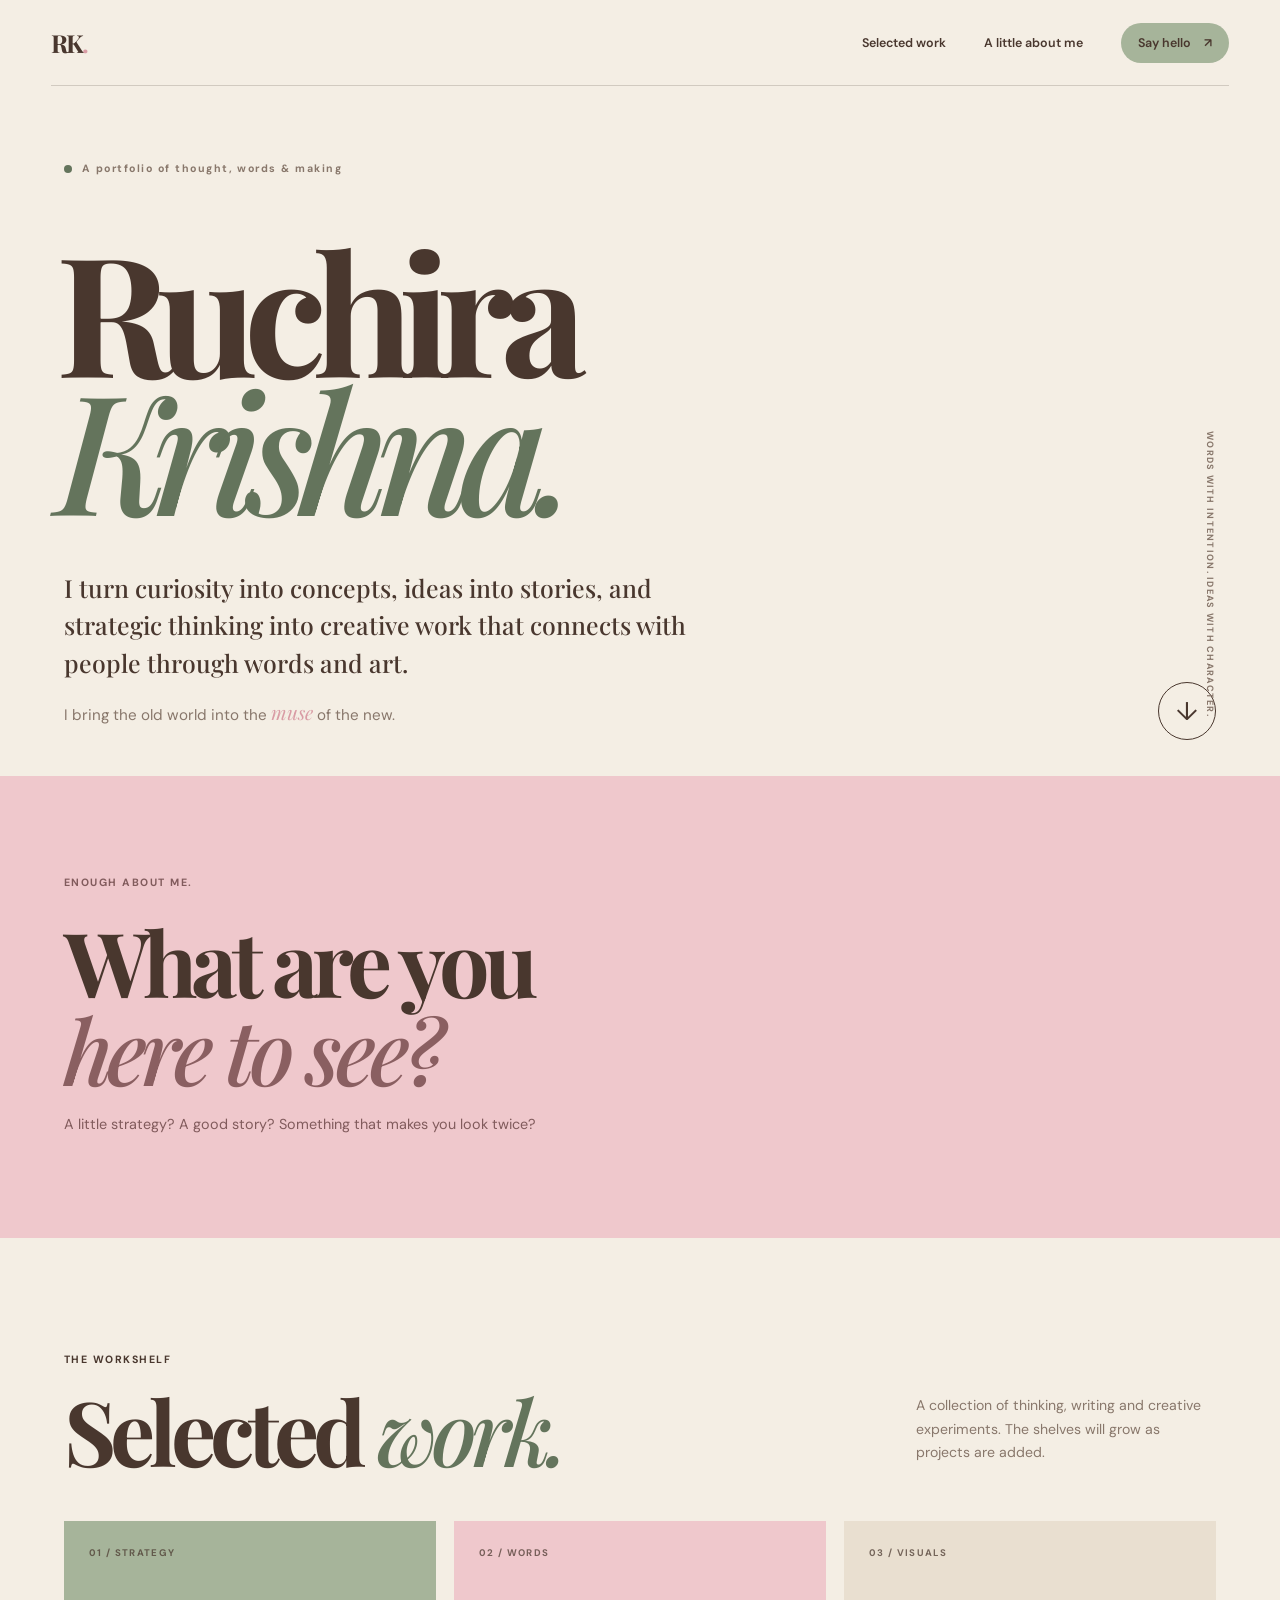
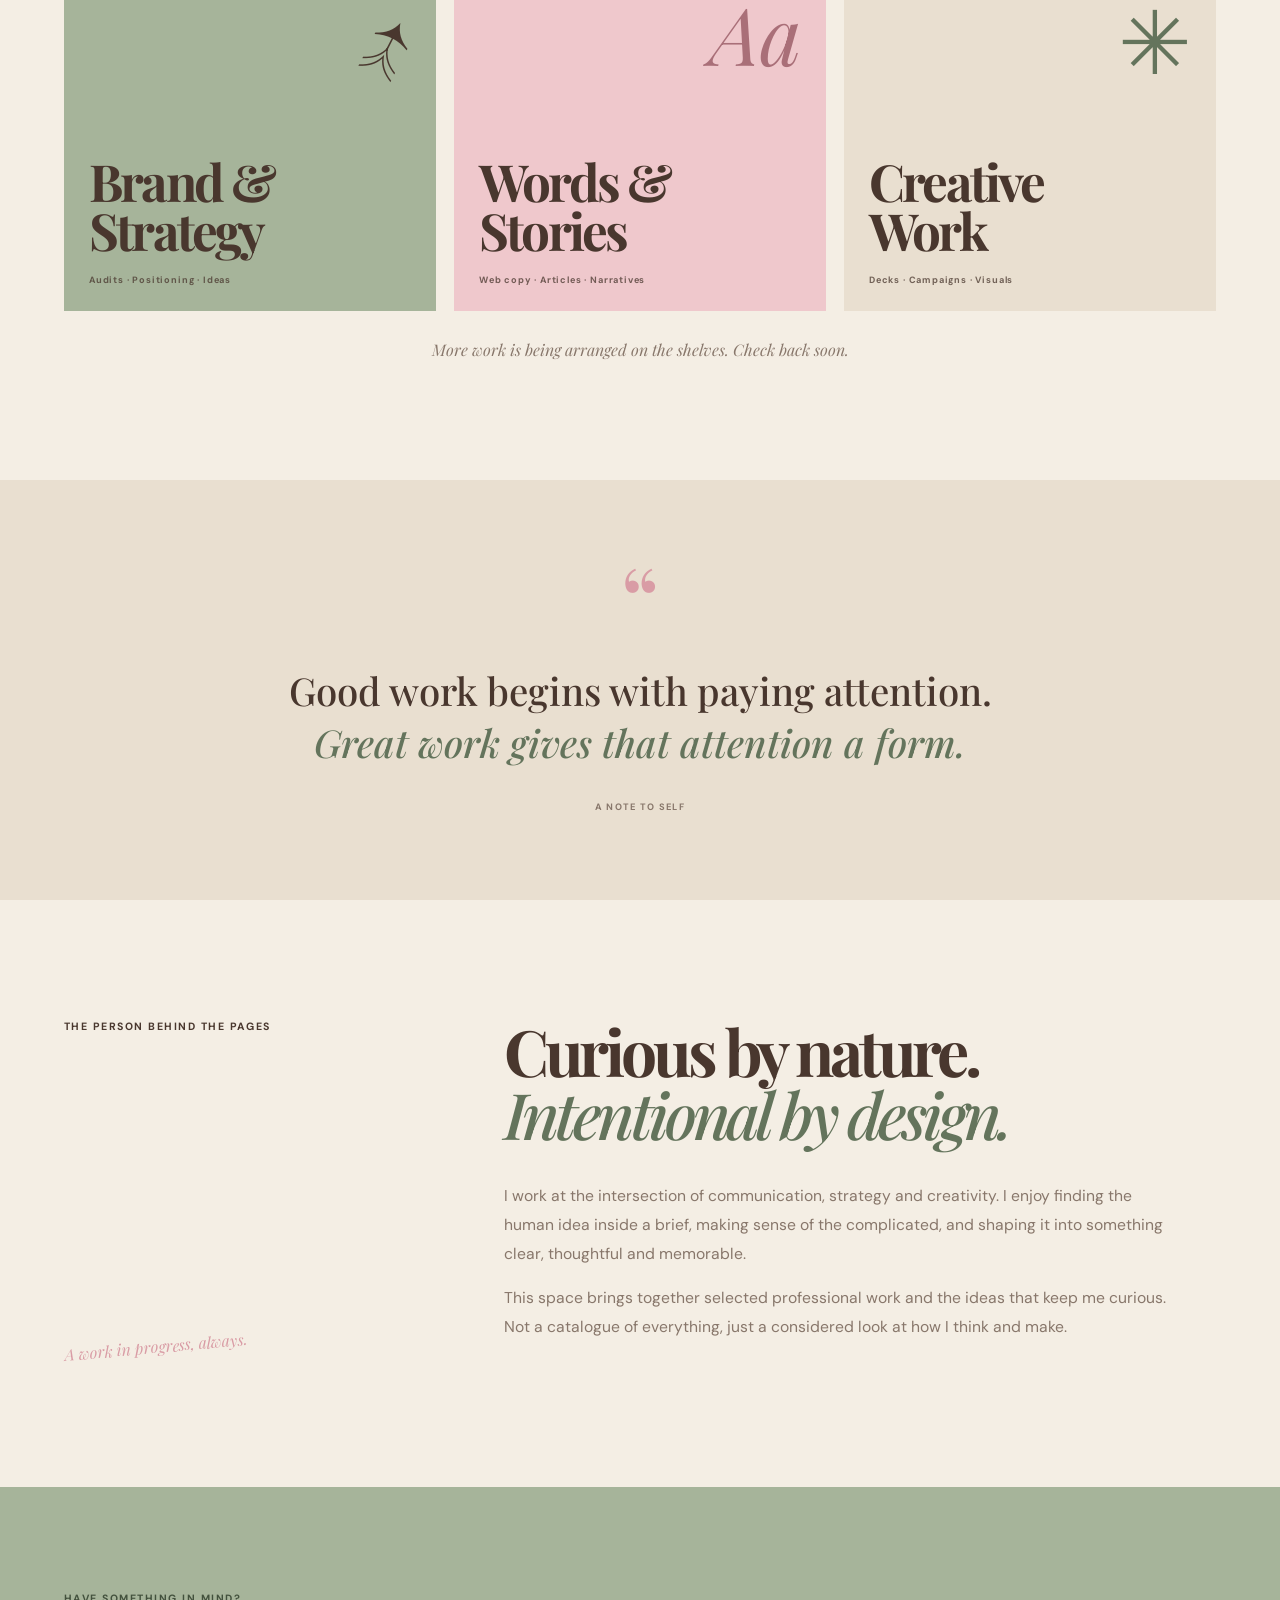
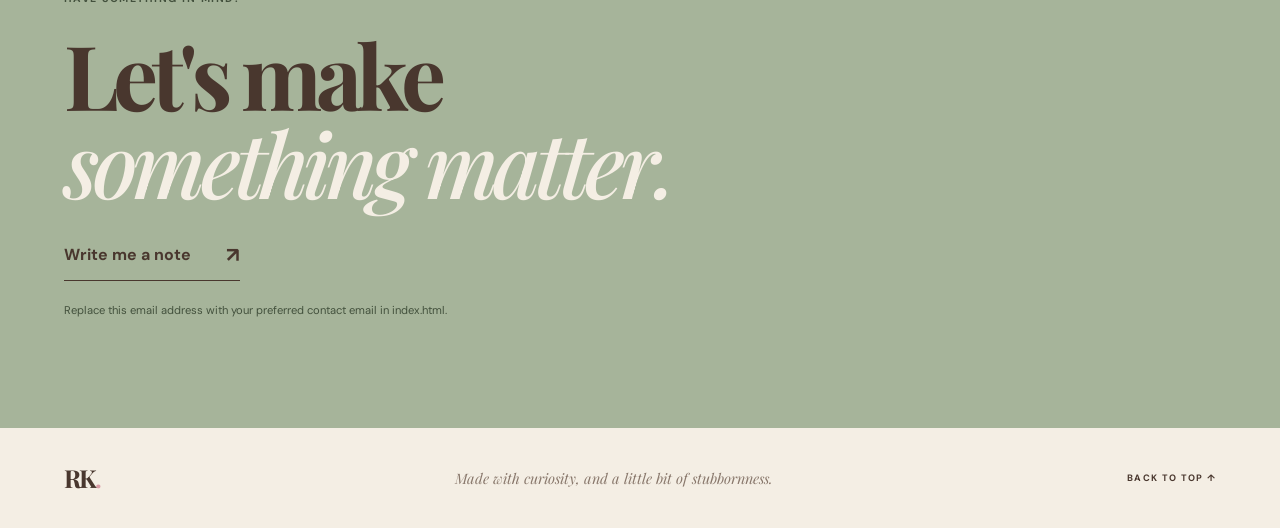
==== index.html @ 3ef071cb "Add files via upload" ====
<!doctype html>
<html lang="en">
<head>
  <meta charset="utf-8">
  <meta name="viewport" content="width=device-width, initial-scale=1">
  <meta name="description" content="Ruchira Krishna — curiosity into concepts, ideas into stories, and strategic thinking into creative work.">
  <meta name="theme-color" content="#f4eee4">
  <title>Ruchira Krishna — Words, Ideas & Art</title>
  <link rel="preconnect" href="https://fonts.googleapis.com">
  <link rel="preconnect" href="https://fonts.gstatic.com" crossorigin>
  <link href="https://fonts.googleapis.com/css2?family=DM+Sans:wght@400;500;600;700&family=Playfair+Display:wght@500;600;700;800&display=swap" rel="stylesheet">
  <link rel="stylesheet" href="style.css">
</head>
<body>
  <header class="site-header">
    <a class="wordmark" href="#home" aria-label="Ruchira Krishna home">RK<span>.</span></a>
    <button class="menu-toggle" aria-label="Toggle navigation" aria-expanded="false">☰</button>
    <nav class="nav" aria-label="Main navigation">
      <a href="#work">Selected work</a>
      <a href="#about">A little about me</a>
      <a href="#contact" class="nav-contact">Say hello <span>↗</span></a>
    </nav>
  </header>

  <main>
    <section class="hero section-wrap" id="home">
      <div class="hero-kicker"><span class="kicker-dot"></span> A portfolio of thought, words & making</div>
      <h1>Ruchira<br><em>Krishna.</em></h1>
      <div class="hero-bottom">
        <div class="hero-copy">
          <p class="tease">I turn curiosity into concepts, ideas into stories, and strategic thinking into creative work that connects with people through words and art.</p>
          <p class="old-new">I bring the old world into the <span>muse</span> of the new.</p>
        </div>
        <a class="round-link" href="#work" aria-label="Explore selected work"><span>↓</span></a>
      </div>
      <div class="hero-note">WORDS WITH INTENTION. IDEAS WITH CHARACTER.</div>
    </section>

    <section class="question-band">
      <div class="section-wrap question-inner">
        <p class="eyebrow">ENOUGH ABOUT ME.</p>
        <h2>What are you<br><em>here to see?</em></h2>
        <p class="question-note">A little strategy? A good story? Something that makes you look twice?</p>
      </div>
    </section>

    <section class="work section-wrap" id="work">
      <div class="section-heading">
        <div><p class="eyebrow">THE WORKSHELF</p><h2>Selected <em>work.</em></h2></div>
        <p class="section-intro">A collection of thinking, writing and creative experiments. The shelves will grow as projects are added.</p>
      </div>
      <div class="work-grid">
        <a class="work-card card-sage" href="assets/documents/" target="_blank" rel="noopener">
          <span class="card-number">01 / STRATEGY</span>
          <span class="card-art art-strategy">↗</span>
          <span class="card-title">Brand &<br>Strategy</span>
          <span class="card-foot">Audits · Positioning · Ideas</span>
        </a>
        <a class="work-card card-pink" href="assets/documents/" target="_blank" rel="noopener">
          <span class="card-number">02 / WORDS</span>
          <span class="card-art art-words">Aa</span>
          <span class="card-title">Words &<br>Stories</span>
          <span class="card-foot">Web copy · Articles · Narratives</span>
        </a>
        <a class="work-card card-cream" href="assets/images/" target="_blank" rel="noopener">
          <span class="card-number">03 / VISUALS</span>
          <span class="card-art art-visual">✳</span>
          <span class="card-title">Creative<br>Work</span>
          <span class="card-foot">Decks · Campaigns · Visuals</span>
        </a>
      </div>
      <p class="shelf-note">More work is being arranged on the shelves. Check back soon.</p>
    </section>

    <section class="interlude">
      <div class="section-wrap interlude-inner">
        <span class="interlude-mark">“</span>
        <p>Good work begins with paying attention.<br><em>Great work gives that attention a form.</em></p>
        <span class="interlude-credit">A NOTE TO SELF</span>
      </div>
    </section>

    <section class="about section-wrap" id="about">
      <div class="about-label"><p class="eyebrow">THE PERSON BEHIND THE PAGES</p><span class="about-scribble">A work in progress, always.</span></div>
      <div class="about-content">
        <h2>Curious by nature.<br><em>Intentional by design.</em></h2>
        <p>I work at the intersection of communication, strategy and creativity. I enjoy finding the human idea inside a brief, making sense of the complicated, and shaping it into something clear, thoughtful and memorable.</p>
        <p>This space brings together selected professional work and the ideas that keep me curious. Not a catalogue of everything, just a considered look at how I think and make.</p>
      </div>
    </section>

    <section class="contact" id="contact">
      <div class="section-wrap contact-inner">
        <p class="eyebrow">HAVE SOMETHING IN MIND?</p>
        <h2>Let's make<br><em>something matter.</em></h2>
        <a class="contact-link" href="mailto:hello@example.com">Write me a note <span>↗</span></a>
        <p class="contact-small">Replace this email address with your preferred contact email in index.html.</p>
      </div>
    </section>
  </main>

  <footer class="footer section-wrap">
    <a class="wordmark" href="#home">RK<span>.</span></a>
    <p>Made with curiosity, and a little bit of stubbornness.</p>
    <a href="#home" class="back-top">BACK TO TOP ↑</a>
  </footer>
  <script src="script.js"></script>
</body>
</html>
---- style.css ----
:root {
  --paper: #f4eee4;
  --paper-deep: #e9dfd0;
  --pink: #efc8cc;
  --pink-deep: #d99ca5;
  --sage: #a6b49a;
  --sage-deep: #64745c;
  --ink: #49372e;
  --muted: #88776b;
  --line: rgba(73,55,46,.2);
  --serif: "Playfair Display", Georgia, serif;
  --sans: "DM Sans", Arial, sans-serif;
}
* { box-sizing: border-box; }
html { scroll-behavior: smooth; }
body { margin: 0; background: var(--paper); color: var(--ink); font-family: var(--sans); }
a { color: inherit; text-decoration: none; }
.section-wrap { width: min(1160px, calc(100% - 10vw)); margin-inline: auto; }
.site-header { height: 86px; display:flex; align-items:center; justify-content:space-between; width:min(1320px, calc(100% - 8vw)); margin:auto; border-bottom:1px solid var(--line); }
.wordmark { font: 700 1.55rem var(--serif); letter-spacing:-.08em; }
.wordmark span { color:var(--pink-deep); }
.nav { display:flex; align-items:center; gap:38px; font-size:.78rem; font-weight:600; }
.nav a { transition:opacity .2s ease; }
.nav a:hover { opacity:.55; }
.nav-contact { background:var(--sage); padding:12px 17px; border-radius:30px; }
.nav-contact span { margin-left:10px; }
.menu-toggle { display:none; border:0; background:none; color:var(--ink); font-size:1.4rem; }
.hero { min-height:690px; padding-top:76px; padding-bottom:36px; position:relative; display:flex; flex-direction:column; }
.hero-kicker,.eyebrow,.hero-note,.card-number,.card-foot,.interlude-credit,.back-top { font-size:.66rem; font-weight:700; letter-spacing:.14em; }
.hero-kicker { display:flex; align-items:center; gap:10px; color:var(--muted); }
.kicker-dot { width:8px; height:8px; border-radius:50%; background:var(--sage-deep); display:inline-block; }
h1,h2,p { margin-top:0; }
.hero h1 { font:700 clamp(5.5rem, 13vw, 11.8rem)/.83 var(--serif); letter-spacing:-.085em; margin:65px 0 52px -8px; }
h1 em,h2 em { font-weight:500; color:var(--sage-deep); }
.hero-bottom { display:flex; align-items:flex-end; justify-content:space-between; gap:40px; margin-top:auto; }
.hero-copy { max-width:680px; }
.tease { font:500 clamp(1.1rem, 2vw, 1.55rem)/1.5 var(--serif); max-width:690px; margin-bottom:18px; }
.old-new { font-size:.95rem; color:var(--muted); }
.old-new span { color:var(--pink-deep); font-family:var(--serif); font-style:italic; font-size:1.2rem; }
.round-link { width:58px; height:58px; border:1px solid var(--ink); border-radius:50%; display:grid; place-items:center; font-size:1.6rem; flex:none; transition:all .25s; }
.round-link:hover { background:var(--ink); color:var(--paper); transform:translateY(4px); }
.hero-note { position:absolute; right:0; top:50%; writing-mode:vertical-rl; color:var(--muted); font-size:.57rem; }
.question-band { background:var(--pink); padding:100px 0 105px; }
.question-inner { position:relative; }
.question-band .eyebrow { color:#815b5c; }
.question-band h2,.section-heading h2,.about h2,.contact h2 { font:700 clamp(3.2rem, 7vw, 6.3rem)/.98 var(--serif); letter-spacing:-.065em; margin:28px 0 22px; }
.question-band h2 em { color:#8a5f61; }
.question-note { color:#815b5c; font-size:.9rem; margin:0; }
.work { padding-top:115px; padding-bottom:120px; }
.section-heading { display:flex; justify-content:space-between; align-items:flex-end; gap:50px; margin-bottom:48px; }
.section-heading h2 { margin:20px 0 0; }
.section-intro { max-width:300px; color:var(--muted); font-size:.88rem; line-height:1.7; margin-bottom:8px; }
.work-grid { display:grid; grid-template-columns:repeat(3,1fr); gap:18px; }
.work-card { min-height:390px; padding:25px; display:flex; flex-direction:column; position:relative; overflow:hidden; transition:transform .25s; }
.work-card:hover { transform:translateY(-7px); }
.card-sage { background:var(--sage); }
.card-pink { background:var(--pink); }
.card-cream { background:var(--paper-deep); }
.card-number { font-size:.6rem; opacity:.72; }
.card-art { position:absolute; right:24px; top:58px; font-family:var(--serif); }
.art-strategy { font-size:6rem; transform:rotate(-18deg); }
.art-words { font-size:5rem; font-style:italic; color:#a96f78; }
.art-visual { font-size:5.5rem; color:var(--sage-deep); }
.card-title { font:700 clamp(2.3rem,4vw,3.5rem)/.95 var(--serif); letter-spacing:-.055em; margin-top:auto; }
.card-foot { margin-top:20px; font-size:.57rem; letter-spacing:.09em; opacity:.75; }
.shelf-note { text-align:center; margin:28px 0 0; color:var(--muted); font:italic 1rem var(--serif); }
.interlude { background:#e9dfd0; padding:85px 0; }
.interlude-inner { text-align:center; }
.interlude-mark { font:6rem/.7 var(--serif); color:var(--pink-deep); }
.interlude-inner p { font:500 clamp(1.5rem,3vw,2.6rem)/1.35 var(--serif); margin:22px 0 25px; }
.interlude-inner p em { color:var(--sage-deep); }
.interlude-credit { color:var(--muted); font-size:.58rem; }
.about { padding-top:120px; padding-bottom:130px; display:grid; grid-template-columns:.8fr 1.5fr; gap:60px; }
.about-label { display:flex; flex-direction:column; justify-content:space-between; align-items:flex-start; }
.about-scribble { font:italic 1rem var(--serif); color:var(--pink-deep); transform:rotate(-5deg); }
.about h2 { font-size:clamp(2.8rem,5vw,4.8rem); margin:0 0 35px; }
.about-content p { max-width:680px; color:var(--muted); font-size:.98rem; line-height:1.85; }
.contact { background:var(--sage); padding:105px 0 100px; }
.contact .eyebrow { color:#43513d; }
.contact h2 { margin:25px 0 35px; }
.contact h2 em { color:#f4eee4; }
.contact-link { display:inline-flex; align-items:center; gap:35px; border-bottom:1px solid var(--ink); padding:0 0 12px; font-weight:700; }
.contact-link span { font-size:1.3rem; }
.contact-small { margin-top:22px; font-size:.7rem; color:#43513d; }
.footer { min-height:100px; display:flex; align-items:center; justify-content:space-between; gap:20px; }
.footer p { color:var(--muted); font:italic .9rem var(--serif); margin:0; }
.back-top { font-size:.58rem; }
@media (max-width:700px) {
  .site-header { height:72px; }
  .menu-toggle { display:block; }
  .nav { display:none; position:absolute; z-index:5; top:72px; left:0; right:0; padding:22px 7vw; background:var(--paper); border-bottom:1px solid var(--line); flex-direction:column; align-items:flex-start; gap:22px; }
  .nav.open { display:flex; }
  .hero { min-height:650px; padding-top:60px; }
  .hero h1 { margin-top:78px; font-size:clamp(5rem,21vw,8rem); }
  .hero-note { display:none; }
  .hero-bottom { align-items:flex-start; }
  .round-link { width:48px; height:48px; }
  .question-band { padding:75px 0; }
  .section-heading { display:block; }
  .section-intro { margin-top:25px; }
  .work { padding:80px 0; }
  .work-grid { grid-template-columns:1fr; }
  .work-card { min-height:330px; }
  .about { padding:85px 0; grid-template-columns:1fr; gap:35px; }
  .about-label { gap:25px; }
  .contact { padding:80px 0; }
  .footer { padding-top:25px; padding-bottom:25px; flex-wrap:wrap; }
  .footer p { order:3; width:100%; }
}
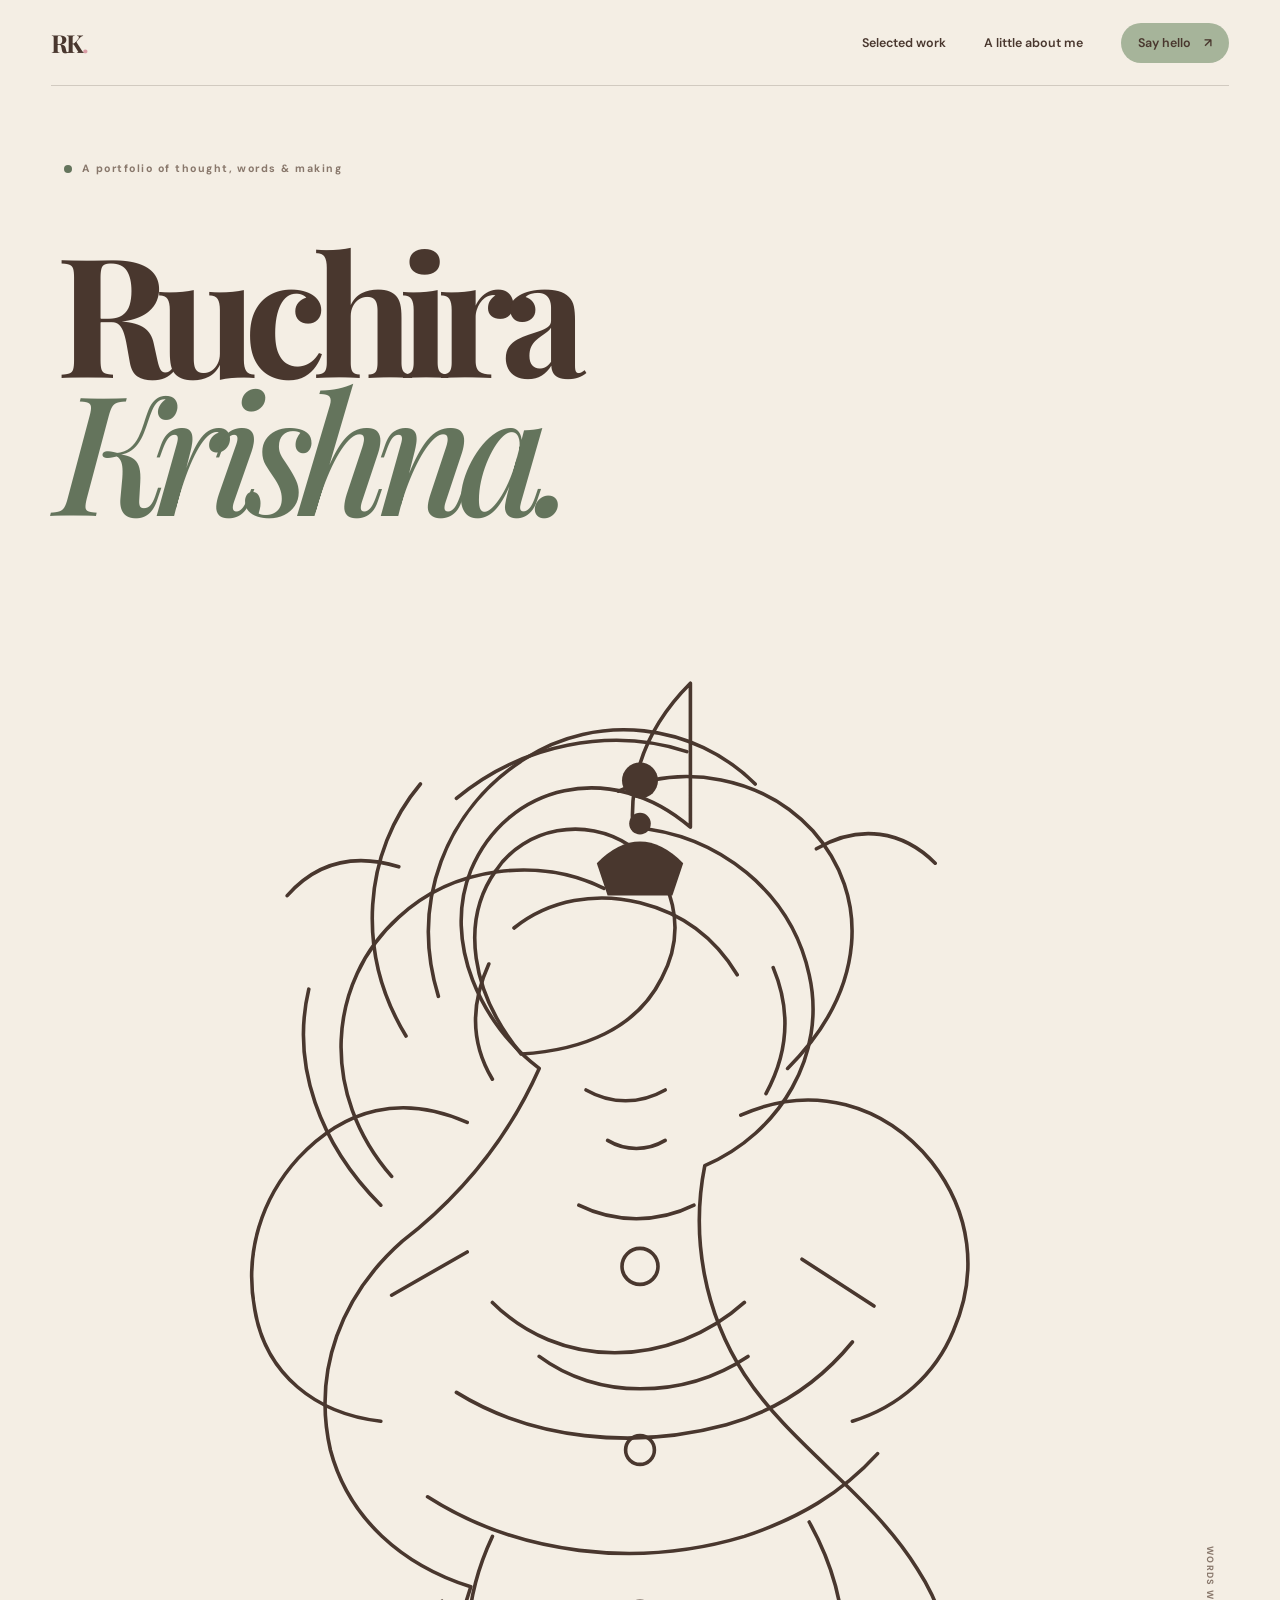
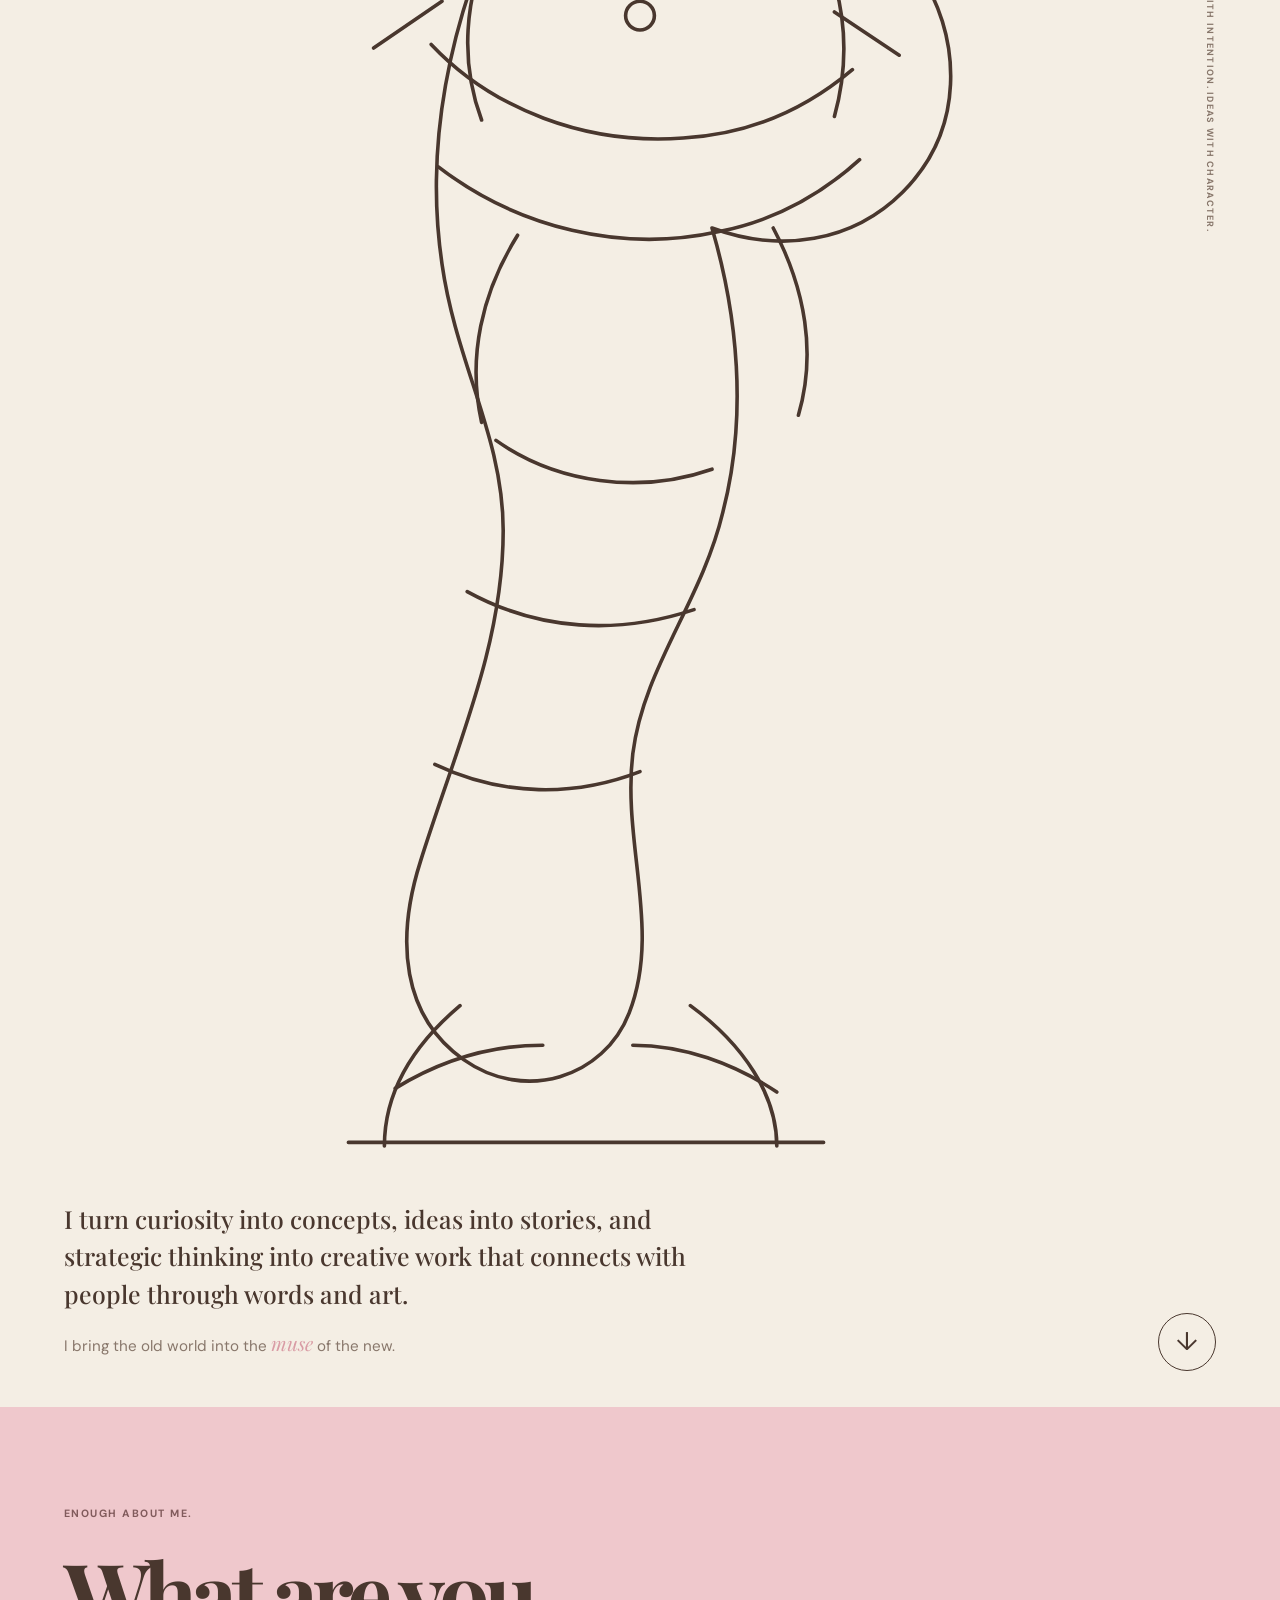
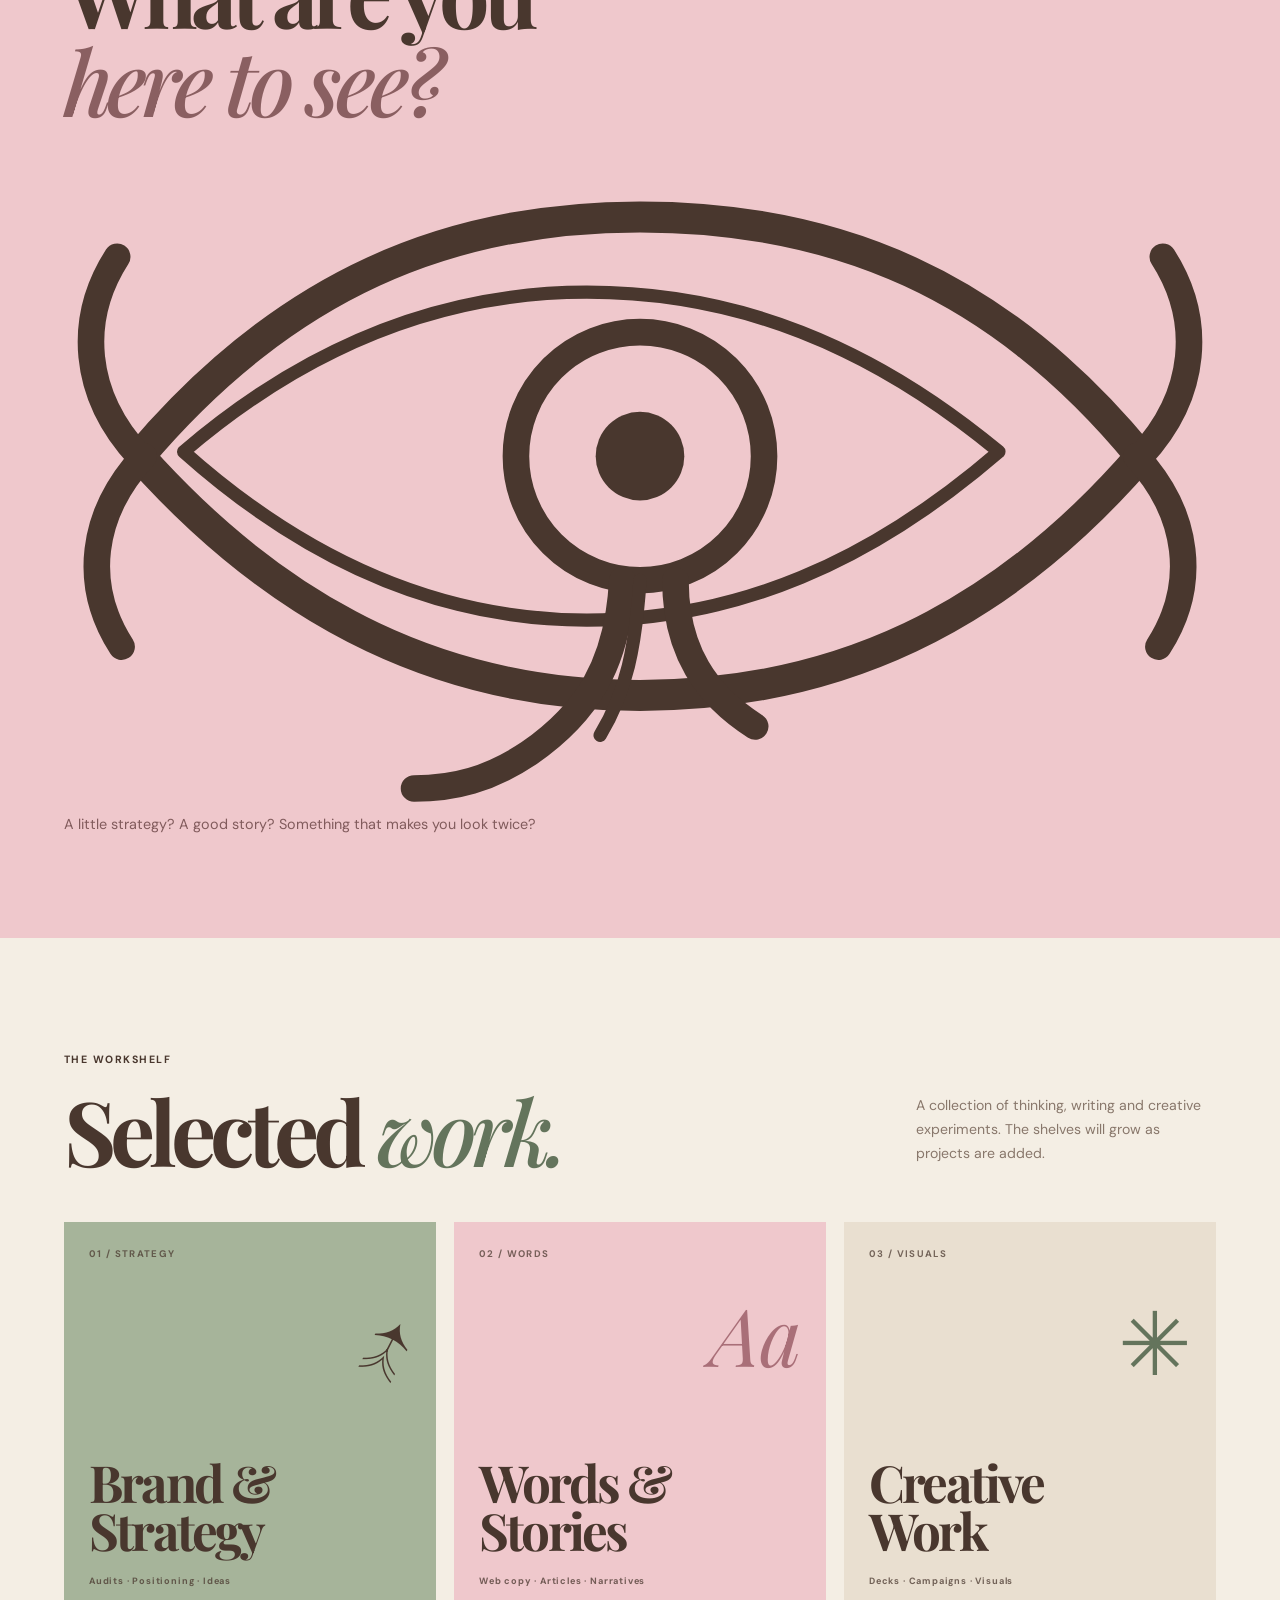
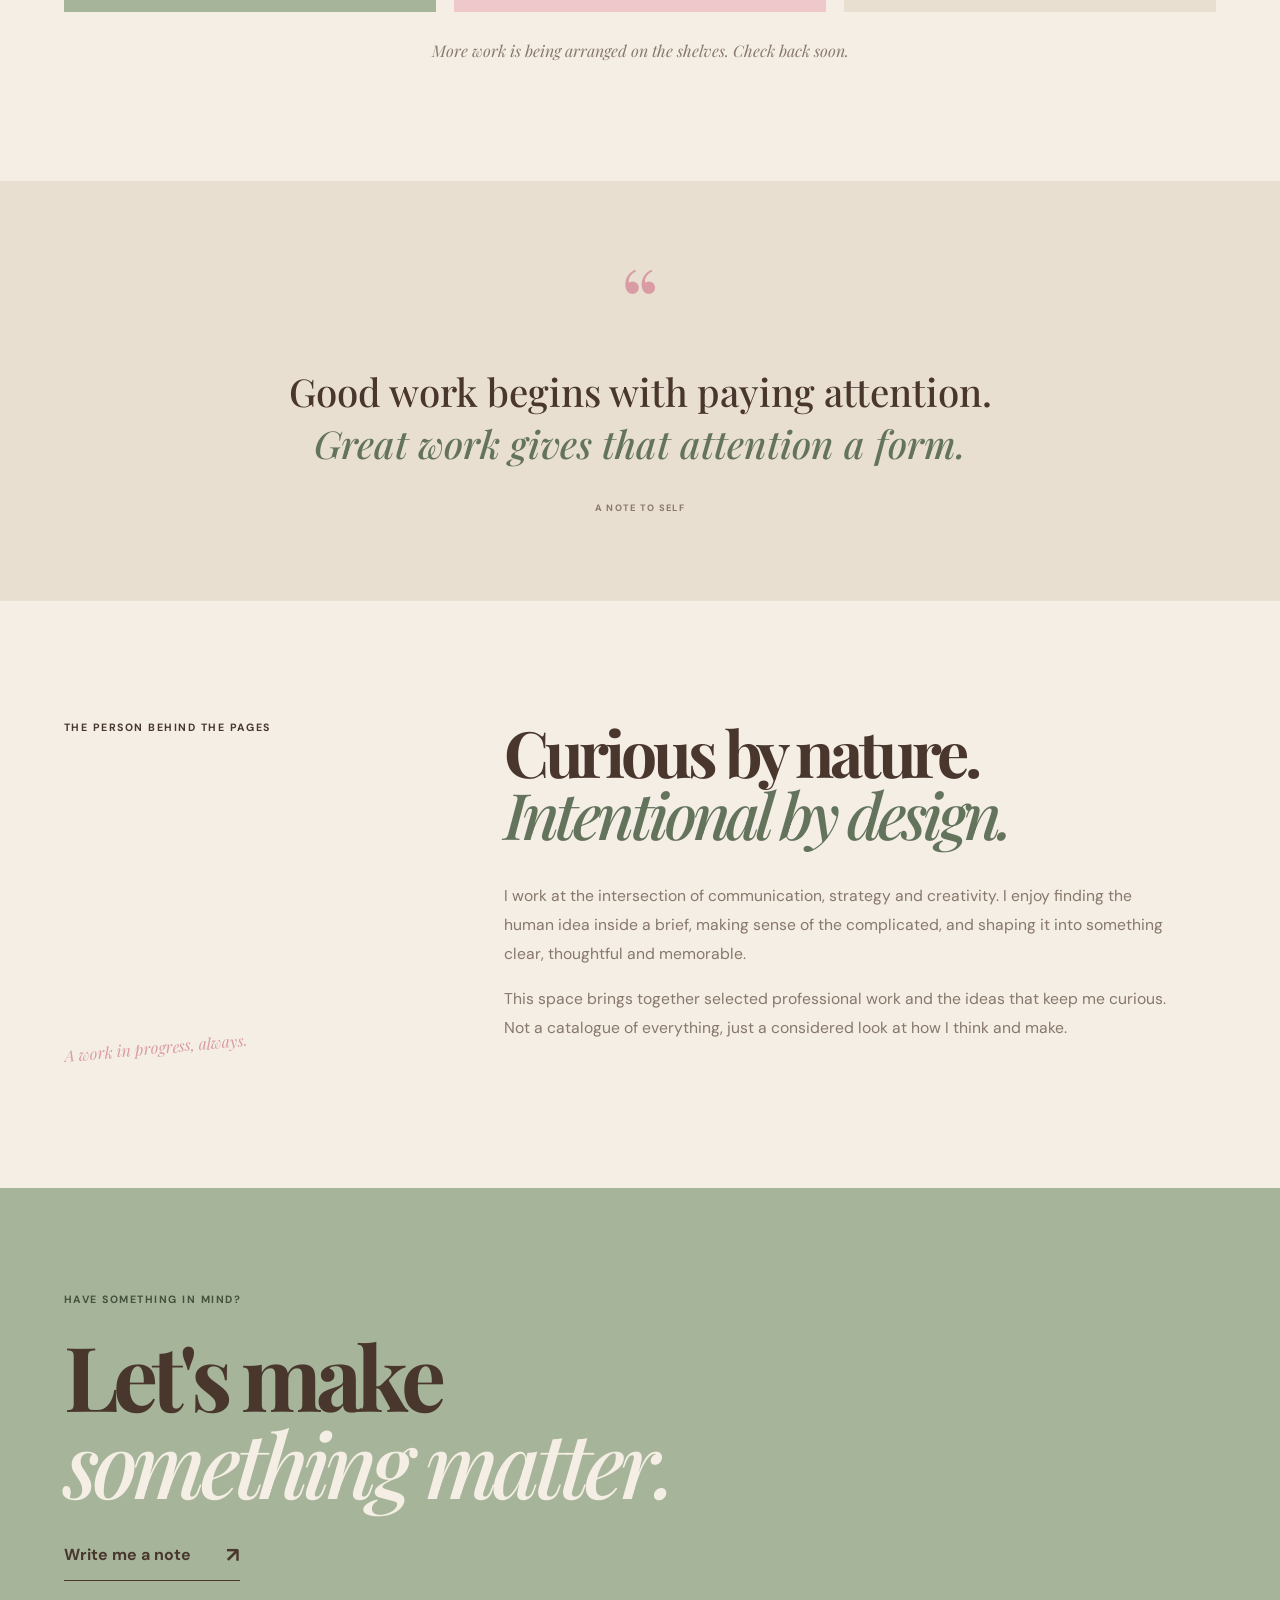
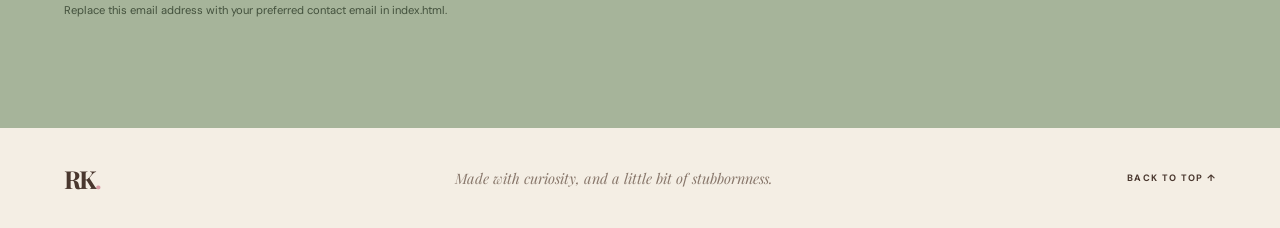
==== commit fc0b7e42: "Add temple sculpture and Eye of Horus motifs" ====
--- a/index.html
+++ b/index.html
@@ -26,6 +26,32 @@
     <section class="hero section-wrap" id="home">
       <div class="hero-kicker"><span class="kicker-dot"></span> A portfolio of thought, words & making</div>
       <h1>Ruchira<br><em>Krishna.</em></h1>
+      <svg class="khajuraho-motif" viewBox="0 0 320 620" aria-hidden="true" focusable="false">
+        <g fill="none" stroke="currentColor" stroke-linecap="round" stroke-linejoin="round">
+          <path class="sculpture-body" d="M174 72c-22-19-51-12-61 12-8 20 3 43 19 55-8 18-20 34-38 48-17 15-25 36-20 58 5 19 20 32 39 38-8 24-12 50-8 77 4 28 17 48 17 74 0 32-13 60-23 92-7 22-5 43 12 55 17 12 39 5 46-13 9-23-2-47 1-72 3-24 19-42 25-67 7-27 4-55-3-79 19 7 39 4 53-10 17-17 17-42 4-62-13-21-35-34-48-54-11-17-15-38-11-58 21-9 34-31 29-53-5-23-25-39-49-41-1-16 5-29 16-40z"/>
+          <path d="M127 135c-14-17-17-37-7-51 8-12 25-15 37-7 13 8 16 24 9 37-7 14-22 20-39 21z"/>
+          <path d="M112 154c-18-8-34-4-47 10-10 11-15 26-12 42 3 18 17 29 35 31M188 152c20-9 40-3 53 13 11 14 13 31 6 47-5 12-15 21-28 25"/>
+          <path d="M109 229c21 13 49 16 75 9 14-4 26-12 35-23M101 258c25 16 58 20 88 11 15-5 27-12 37-23"/>
+          <path d="M102 299c17 18 43 28 70 26 18-1 34-8 47-19M104 333c22 17 51 24 78 18 15-3 28-10 39-20"/>
+          <path d="M120 409c17 12 40 15 60 8M112 451c20 11 42 12 63 5M103 499c19 9 39 9 57 2"/>
+          <path d="M91 169c-20-23-18-54 2-72 15-14 39-17 57-8M88 177c-17-17-25-39-20-60M201 139c22-22 23-48 7-66-14-15-36-19-54-11"/>
+          <path d="M104 119c-8-26 2-52 24-66 20-13 47-10 64 7M95 130c-14-23-12-51 4-70"/>
+          <path d="M145 145c7 4 15 4 22 0M151 159c5 3 11 3 16 0M143 177c10 5 22 5 32 0"/>
+          <path d="M119 204c9 9 21 14 34 14 13 0 26-5 36-14M132 219c8 6 18 9 28 9 11 0 21-3 30-9"/>
+          <path d="M119 269c-8 17-9 35-3 51M207 265c10 18 12 36 7 54"/>
+          <path d="M126 352c-10 16-14 34-10 52M197 350c9 17 12 35 7 52"/>
+          <path d="M110 566c-13 11-21 24-21 39M174 566c15 11 24 25 24 39"/>
+          <path d="M79 604h132M92 589c13-8 27-12 41-12M158 577c14 0 28 5 40 13"/>
+          <path d="M93 83c-13-4-23-1-31 8M209 78c12-7 24-5 33 4M109 64c18-15 43-20 64-13"/>
+          <path d="M112 190l-21 12m114-10 20 13M105 287l-19 13m128-10 18 12"/>
+          <circle cx="160" cy="194" r="5"/><circle cx="160" cy="245" r="4"/><circle cx="160" cy="291" r="4"/>
+          <path d="M125 100c10-8 23-10 35-7 12 3 21 10 27 20M118 110c-5 11-5 22 1 32M197 111c5 12 4 24-2 35"/>
+        </g>
+        <g fill="currentColor">
+          <circle cx="160" cy="59" r="5"/><circle cx="160" cy="71" r="3"/>
+          <path d="M148 82q12-12 24 0l-3 9h-18z"/>
+        </g>
+      </svg>
       <div class="hero-bottom">
         <div class="hero-copy">
           <p class="tease">I turn curiosity into concepts, ideas into stories, and strategic thinking into creative work that connects with people through words and art.</p>
@@ -40,6 +66,17 @@
       <div class="section-wrap question-inner">
         <p class="eyebrow">ENOUGH ABOUT ME.</p>
         <h2>What are you<br><em>here to see?</em></h2>
+        <svg class="eye-of-horus" viewBox="0 0 260 150" aria-hidden="true" focusable="false">
+          <g fill="none" stroke="currentColor" stroke-linecap="round" stroke-linejoin="round">
+            <path d="M17 70c33-39 70-54 113-54 44 0 81 15 113 54-32 37-69 54-113 54-43 0-80-17-113-54z" stroke-width="7"/>
+            <path d="M27 69c28-24 58-36 91-36 34 0 64 12 93 36-29 25-59 38-93 38-33 0-63-13-91-38z" stroke-width="3"/>
+            <circle cx="130" cy="70" r="28" stroke-width="6"/>
+            <circle cx="130" cy="70" r="10" fill="currentColor" stroke="none"/>
+            <path d="M17 70C4 56 3 39 12 25M18 70C6 83 4 99 13 113M243 70c13-14 14-31 5-45M242 70c12 13 14 29 5 43" stroke-width="6"/>
+            <path d="M126 98c-1 19-8 30-21 39-9 6-17 8-26 8M138 98c0 16 7 26 18 33" stroke-width="6"/>
+            <path d="M130 98c-1 15-3 25-9 35" stroke-width="3"/>
+          </g>
+        </svg>
         <p class="question-note">A little strategy? A good story? Something that makes you look twice?</p>
       </div>
     </section>
@@ -62,7 +99,7 @@
           <span class="card-title">Words &<br>Stories</span>
           <span class="card-foot">Web copy · Articles · Narratives</span>
         </a>
-        <a class="work-card card-cream" href="assets/images/" target="_blank" rel="noopener">
+        <a class="work-card card-cream" href="galleries/creative-works.html">
           <span class="card-number">03 / VISUALS</span>
           <span class="card-art art-visual">✳</span>
           <span class="card-title">Creative<br>Work</span>
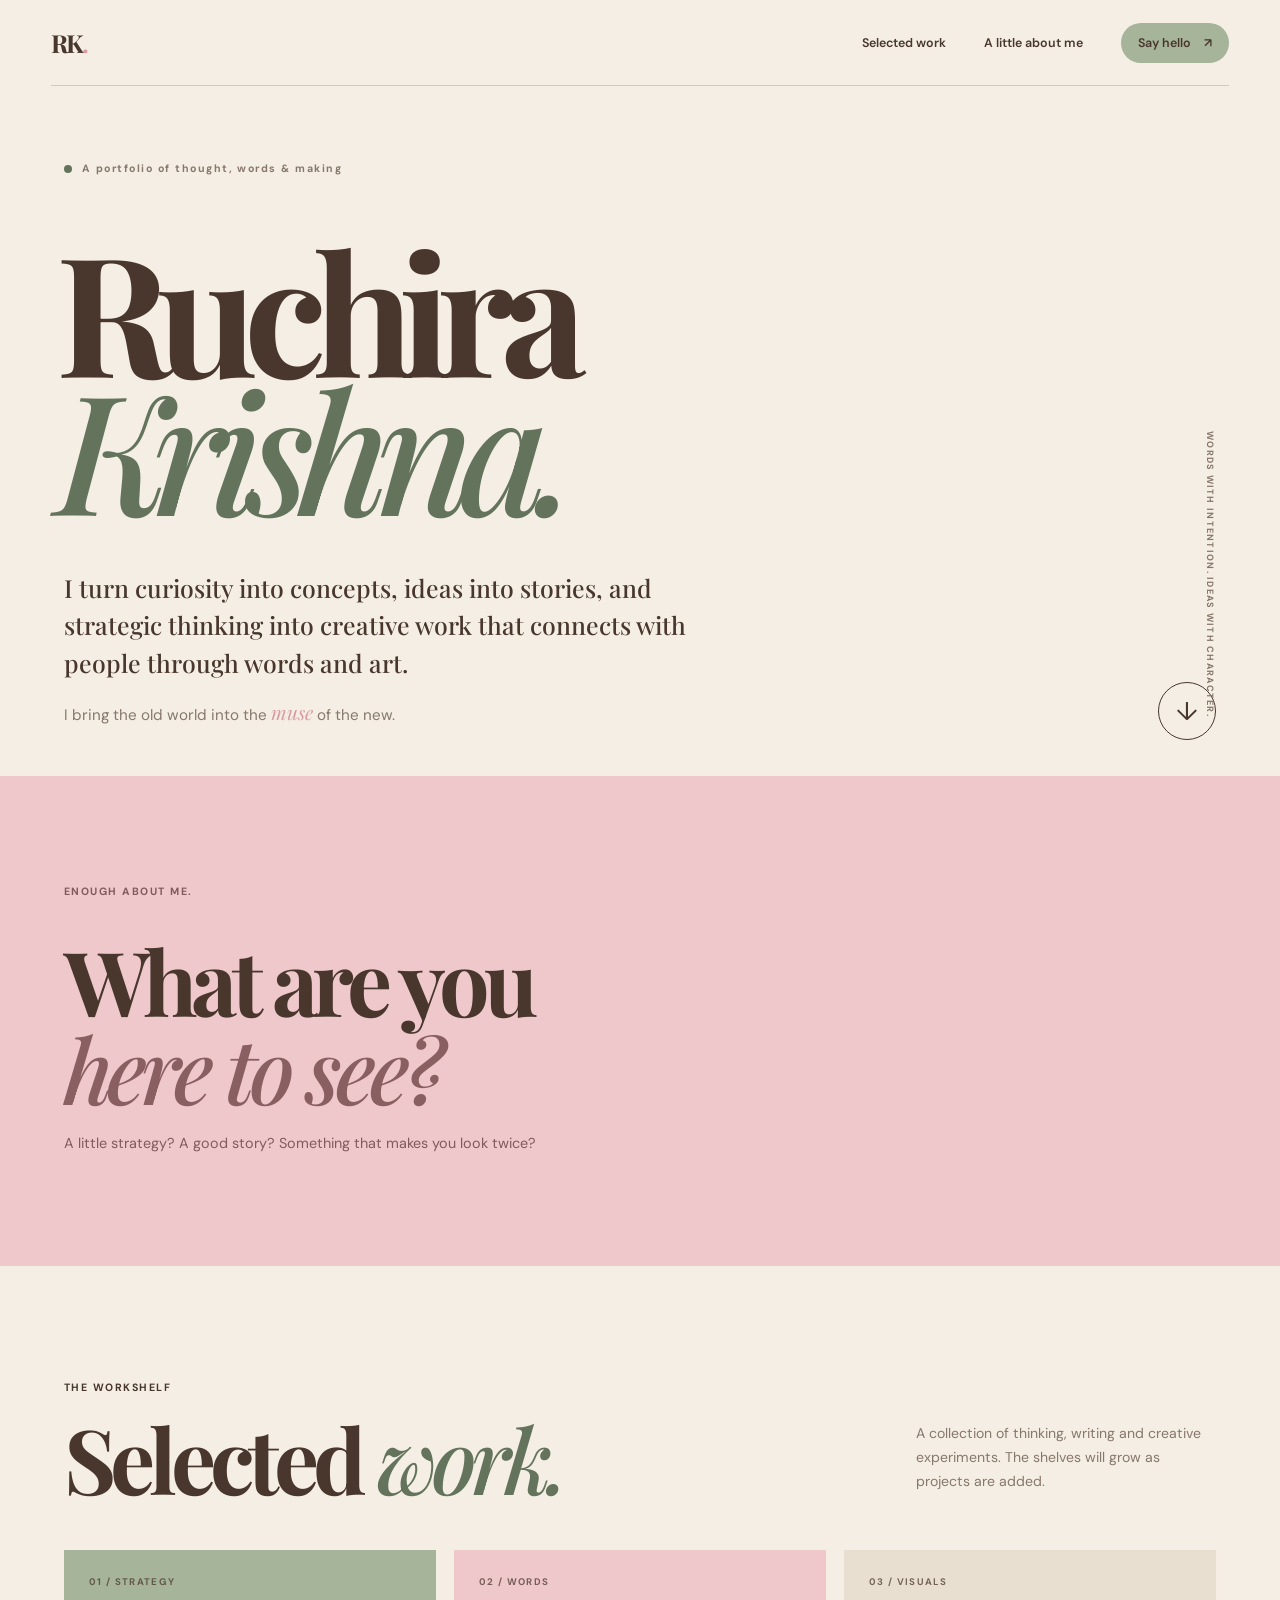
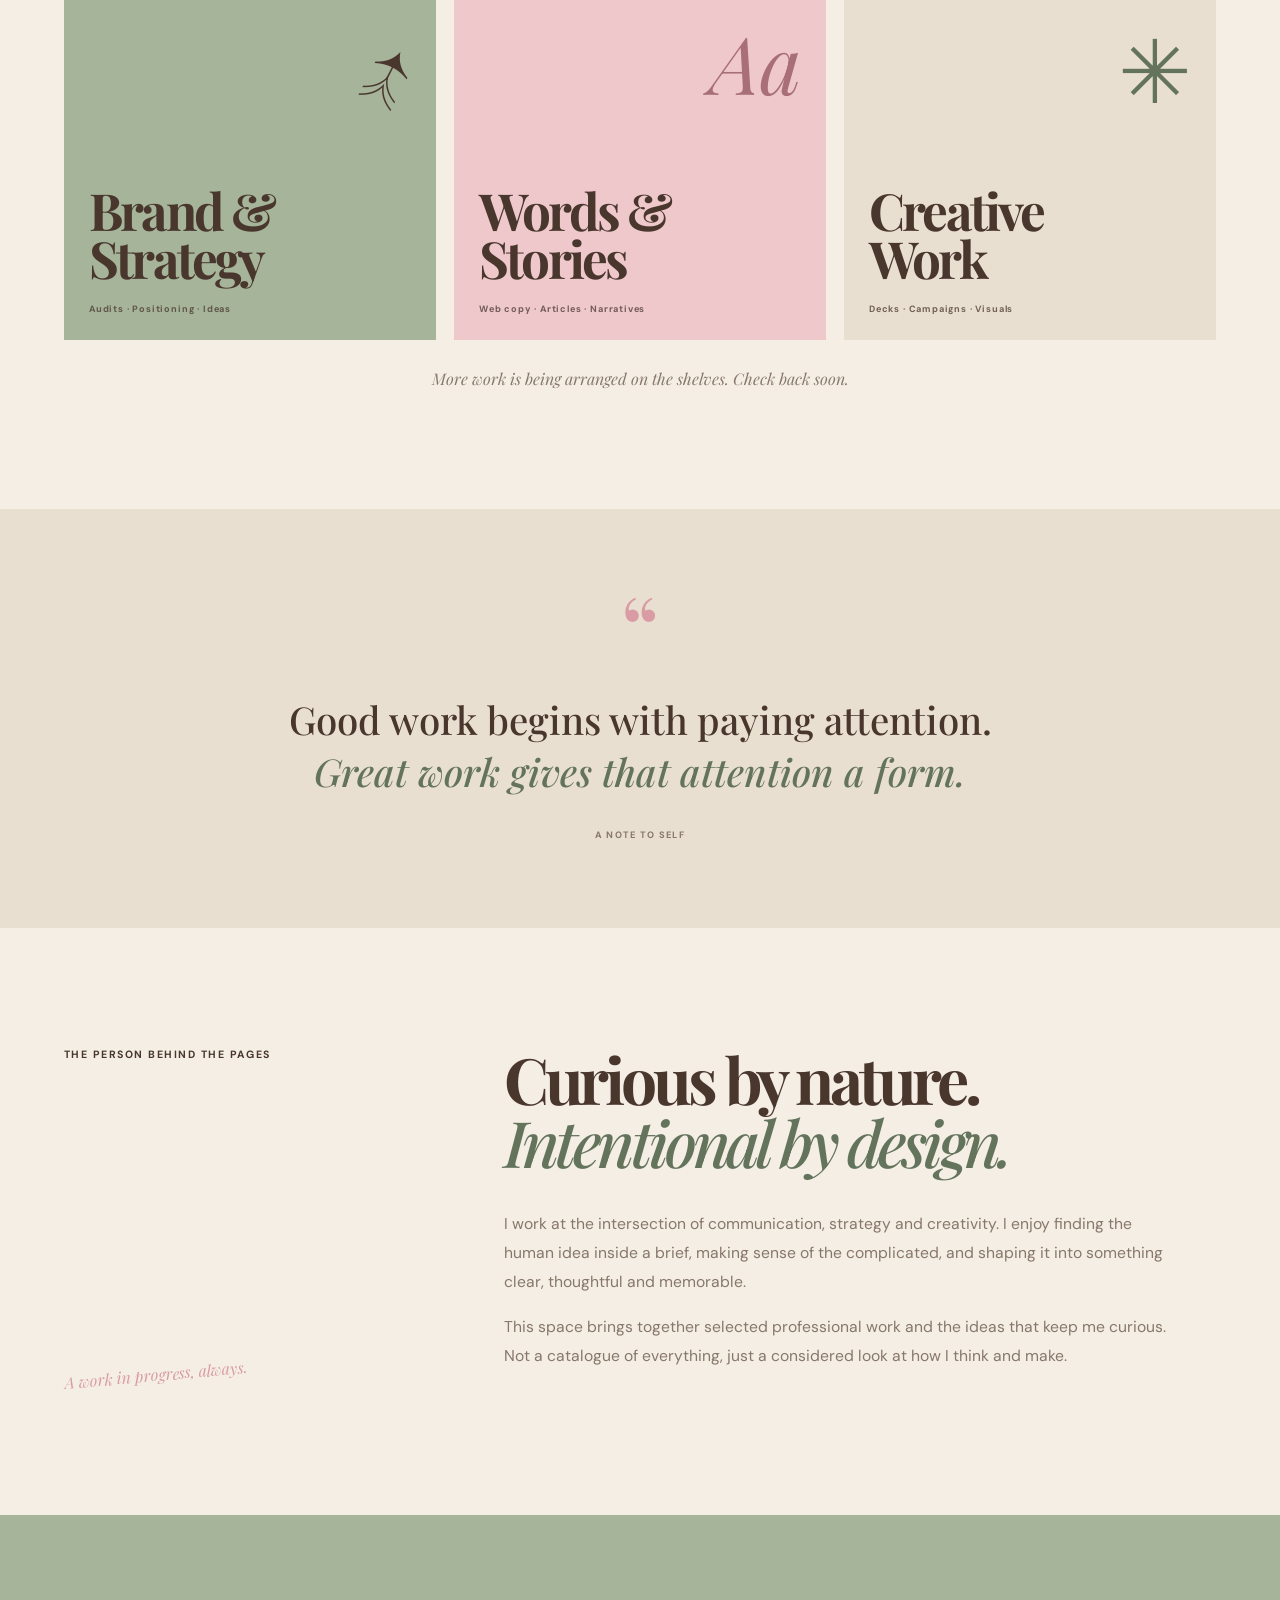
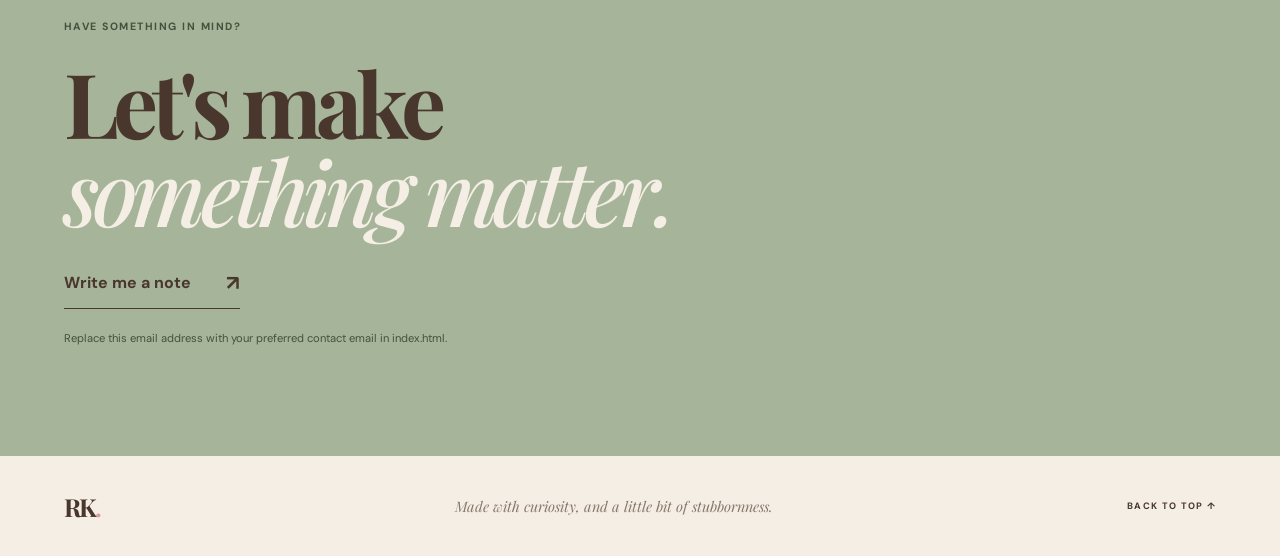
==== commit 7eb47cfd: "Revert unwanted decorative motifs from homepage" ====
--- a/index.html
+++ b/index.html
@@ -26,32 +26,6 @@
     <section class="hero section-wrap" id="home">
       <div class="hero-kicker"><span class="kicker-dot"></span> A portfolio of thought, words & making</div>
       <h1>Ruchira<br><em>Krishna.</em></h1>
-      <svg class="khajuraho-motif" viewBox="0 0 320 620" aria-hidden="true" focusable="false">
-        <g fill="none" stroke="currentColor" stroke-linecap="round" stroke-linejoin="round">
-          <path class="sculpture-body" d="M174 72c-22-19-51-12-61 12-8 20 3 43 19 55-8 18-20 34-38 48-17 15-25 36-20 58 5 19 20 32 39 38-8 24-12 50-8 77 4 28 17 48 17 74 0 32-13 60-23 92-7 22-5 43 12 55 17 12 39 5 46-13 9-23-2-47 1-72 3-24 19-42 25-67 7-27 4-55-3-79 19 7 39 4 53-10 17-17 17-42 4-62-13-21-35-34-48-54-11-17-15-38-11-58 21-9 34-31 29-53-5-23-25-39-49-41-1-16 5-29 16-40z"/>
-          <path d="M127 135c-14-17-17-37-7-51 8-12 25-15 37-7 13 8 16 24 9 37-7 14-22 20-39 21z"/>
-          <path d="M112 154c-18-8-34-4-47 10-10 11-15 26-12 42 3 18 17 29 35 31M188 152c20-9 40-3 53 13 11 14 13 31 6 47-5 12-15 21-28 25"/>
-          <path d="M109 229c21 13 49 16 75 9 14-4 26-12 35-23M101 258c25 16 58 20 88 11 15-5 27-12 37-23"/>
-          <path d="M102 299c17 18 43 28 70 26 18-1 34-8 47-19M104 333c22 17 51 24 78 18 15-3 28-10 39-20"/>
-          <path d="M120 409c17 12 40 15 60 8M112 451c20 11 42 12 63 5M103 499c19 9 39 9 57 2"/>
-          <path d="M91 169c-20-23-18-54 2-72 15-14 39-17 57-8M88 177c-17-17-25-39-20-60M201 139c22-22 23-48 7-66-14-15-36-19-54-11"/>
-          <path d="M104 119c-8-26 2-52 24-66 20-13 47-10 64 7M95 130c-14-23-12-51 4-70"/>
-          <path d="M145 145c7 4 15 4 22 0M151 159c5 3 11 3 16 0M143 177c10 5 22 5 32 0"/>
-          <path d="M119 204c9 9 21 14 34 14 13 0 26-5 36-14M132 219c8 6 18 9 28 9 11 0 21-3 30-9"/>
-          <path d="M119 269c-8 17-9 35-3 51M207 265c10 18 12 36 7 54"/>
-          <path d="M126 352c-10 16-14 34-10 52M197 350c9 17 12 35 7 52"/>
-          <path d="M110 566c-13 11-21 24-21 39M174 566c15 11 24 25 24 39"/>
-          <path d="M79 604h132M92 589c13-8 27-12 41-12M158 577c14 0 28 5 40 13"/>
-          <path d="M93 83c-13-4-23-1-31 8M209 78c12-7 24-5 33 4M109 64c18-15 43-20 64-13"/>
-          <path d="M112 190l-21 12m114-10 20 13M105 287l-19 13m128-10 18 12"/>
-          <circle cx="160" cy="194" r="5"/><circle cx="160" cy="245" r="4"/><circle cx="160" cy="291" r="4"/>
-          <path d="M125 100c10-8 23-10 35-7 12 3 21 10 27 20M118 110c-5 11-5 22 1 32M197 111c5 12 4 24-2 35"/>
-        </g>
-        <g fill="currentColor">
-          <circle cx="160" cy="59" r="5"/><circle cx="160" cy="71" r="3"/>
-          <path d="M148 82q12-12 24 0l-3 9h-18z"/>
-        </g>
-      </svg>
       <div class="hero-bottom">
         <div class="hero-copy">
           <p class="tease">I turn curiosity into concepts, ideas into stories, and strategic thinking into creative work that connects with people through words and art.</p>
@@ -66,17 +40,6 @@
       <div class="section-wrap question-inner">
         <p class="eyebrow">ENOUGH ABOUT ME.</p>
         <h2>What are you<br><em>here to see?</em></h2>
-        <svg class="eye-of-horus" viewBox="0 0 260 150" aria-hidden="true" focusable="false">
-          <g fill="none" stroke="currentColor" stroke-linecap="round" stroke-linejoin="round">
-            <path d="M17 70c33-39 70-54 113-54 44 0 81 15 113 54-32 37-69 54-113 54-43 0-80-17-113-54z" stroke-width="7"/>
-            <path d="M27 69c28-24 58-36 91-36 34 0 64 12 93 36-29 25-59 38-93 38-33 0-63-13-91-38z" stroke-width="3"/>
-            <circle cx="130" cy="70" r="28" stroke-width="6"/>
-            <circle cx="130" cy="70" r="10" fill="currentColor" stroke="none"/>
-            <path d="M17 70C4 56 3 39 12 25M18 70C6 83 4 99 13 113M243 70c13-14 14-31 5-45M242 70c12 13 14 29 5 43" stroke-width="6"/>
-            <path d="M126 98c-1 19-8 30-21 39-9 6-17 8-26 8M138 98c0 16 7 26 18 33" stroke-width="6"/>
-            <path d="M130 98c-1 15-3 25-9 35" stroke-width="3"/>
-          </g>
-        </svg>
         <p class="question-note">A little strategy? A good story? Something that makes you look twice?</p>
       </div>
     </section>
--- a/style.css
+++ b/style.css
@@ -26,6 +26,21 @@
 .nav-contact span { margin-left:10px; }
 .menu-toggle { display:none; border:0; background:none; color:var(--ink); font-size:1.4rem; }
 .hero { min-height:690px; padding-top:76px; padding-bottom:36px; position:relative; display:flex; flex-direction:column; }
+.khajuraho-motif {
+  position: absolute;
+  z-index: 0;
+  width: clamp(230px, 30vw, 390px);
+  height: min(560px, 82%);
+  right: 1.5%;
+  top: 82px;
+  color: #846f58;
+  opacity: .19;
+  mix-blend-mode: multiply;
+  pointer-events: none;
+}
+.hero h1, .hero-bottom, .hero-kicker, .hero-note { position: relative; z-index: 1; }
+.hero h1 { max-width: 72%; }
+
 .hero-kicker,.eyebrow,.hero-note,.card-number,.card-foot,.interlude-credit,.back-top { font-size:.66rem; font-weight:700; letter-spacing:.14em; }
 .hero-kicker { display:flex; align-items:center; gap:10px; color:var(--muted); }
 .kicker-dot { width:8px; height:8px; border-radius:50%; background:var(--sage-deep); display:inline-block; }
@@ -42,6 +57,22 @@
 .hero-note { position:absolute; right:0; top:50%; writing-mode:vertical-rl; color:var(--muted); font-size:.57rem; }
 .question-band { background:var(--pink); padding:100px 0 105px; }
 .question-inner { position:relative; }
+.question-inner { min-height: 285px; display: flex; flex-direction: column; align-items: flex-start; justify-content: center; }
+.question-band h2, .question-note, .question-band .eyebrow { position: relative; z-index: 1; }
+.question-band h2 { max-width: 72%; }
+.eye-of-horus {
+  position: absolute;
+  width: clamp(170px, 25vw, 285px);
+  height: auto;
+  right: 1.5%;
+  top: 50%;
+  transform: translateY(-50%);
+  color: #815b5c;
+  opacity: .58;
+  mix-blend-mode: multiply;
+  pointer-events: none;
+}
+
 .question-band .eyebrow { color:#815b5c; }
 .question-band h2,.section-heading h2,.about h2,.contact h2 { font:700 clamp(3.2rem, 7vw, 6.3rem)/.98 var(--serif); letter-spacing:-.065em; margin:28px 0 22px; }
 .question-band h2 em { color:#8a5f61; }
@@ -91,6 +122,12 @@
   .nav { display:none; position:absolute; z-index:5; top:72px; left:0; right:0; padding:22px 7vw; background:var(--paper); border-bottom:1px solid var(--line); flex-direction:column; align-items:flex-start; gap:22px; }
   .nav.open { display:flex; }
   .hero { min-height:650px; padding-top:60px; }
+  .khajuraho-motif { width: 190px; height: 440px; right: -5%; top: 118px; opacity: .14; }
+  .hero h1 { max-width: 90%; }
+  .question-inner { min-height: 285px; padding-right: 0; }
+  .question-band h2 { max-width: 82%; }
+  .eye-of-horus { width: 125px; right: -3%; top: 54%; opacity: .42; }
+
   .hero h1 { margin-top:78px; font-size:clamp(5rem,21vw,8rem); }
   .hero-note { display:none; }
   .hero-bottom { align-items:flex-start; }
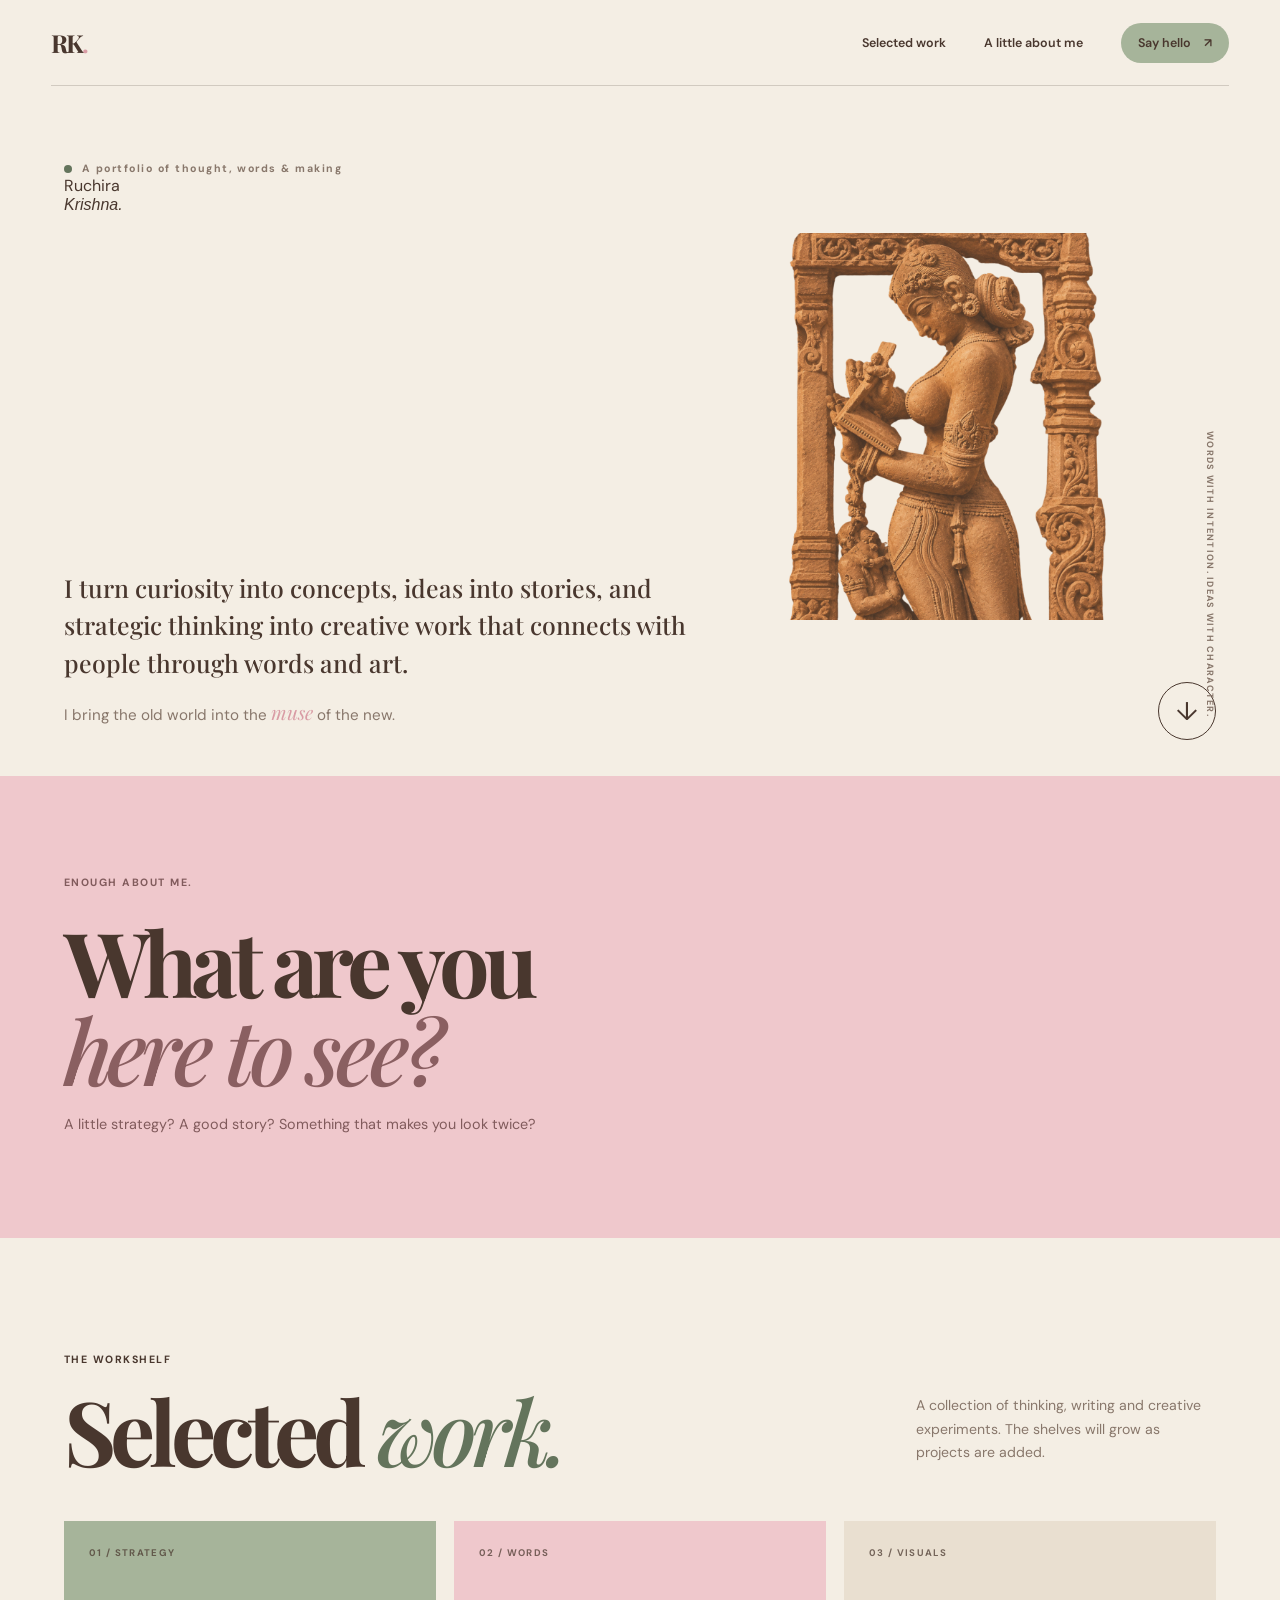
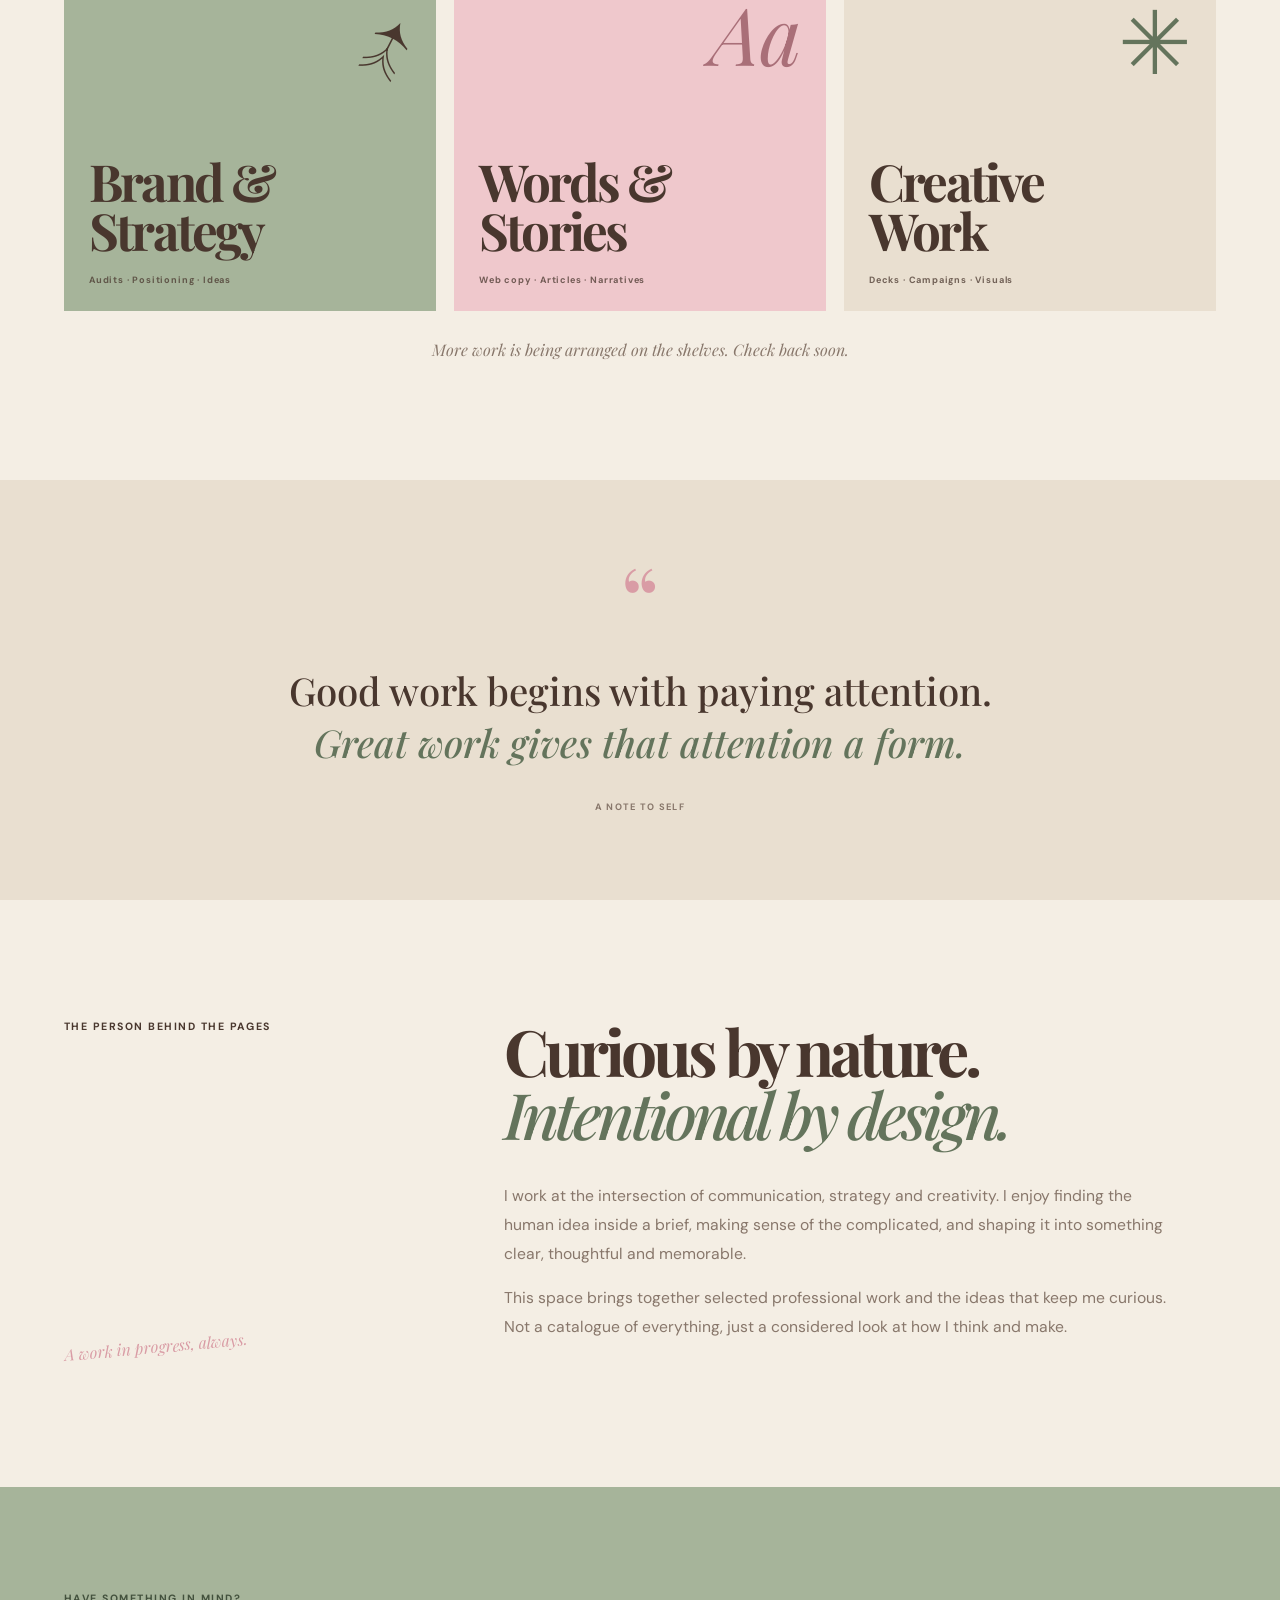
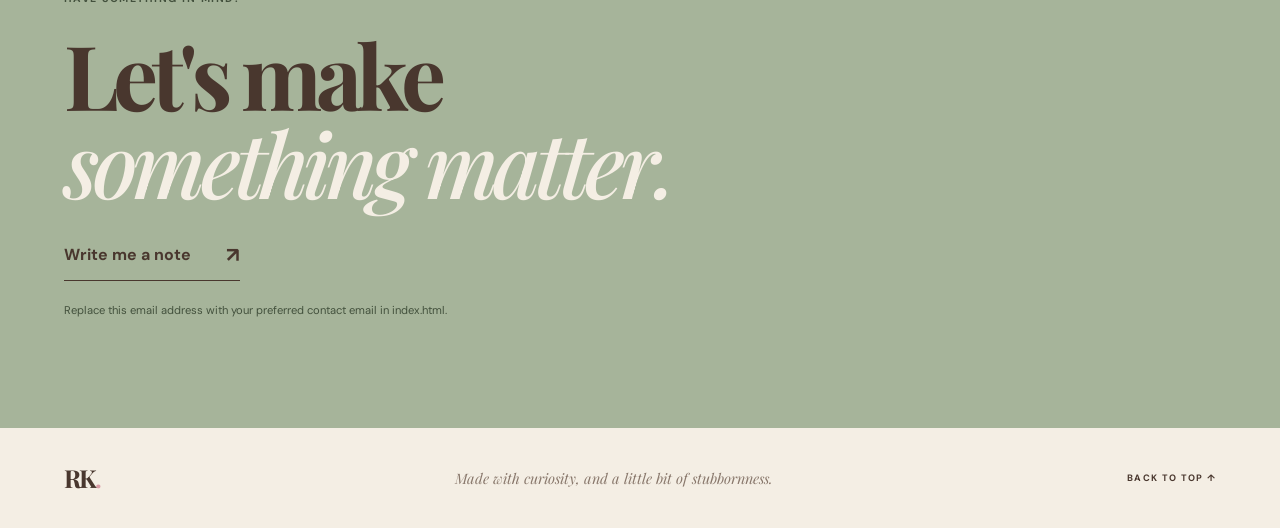
==== commit 8f05e7aa: "Update index.html" ====
--- a/index.html
+++ b/index.html
@@ -24,7 +24,8 @@
 
   <main>
     <section class="hero section-wrap" id="home">
-      <div class="hero-kicker"><span class="kicker-dot"></span> A portfolio of thought, words & making</div>
+      <img src="Khajuraho%20lady.png" class="hero-art" alt="">
+      <div class="hero-kicker"><span class="kicker-dot"></span> A portfolio of thought, words & making</div
       <h1>Ruchira<br><em>Krishna.</em></h1>
       <div class="hero-bottom">
         <div class="hero-copy">
--- a/style.css
+++ b/style.css
@@ -26,21 +26,27 @@
 .nav-contact span { margin-left:10px; }
 .menu-toggle { display:none; border:0; background:none; color:var(--ink); font-size:1.4rem; }
 .hero { min-height:690px; padding-top:76px; padding-bottom:36px; position:relative; display:flex; flex-direction:column; }
-.khajuraho-motif {
+.hero-art {
   position: absolute;
+  right: 5%;
+  top: 15%;
+  height: 430px;
+  width: auto;
+  max-width: 48%;
+  object-fit: contain;
+  object-position: center;
+  mix-blend-mode: multiply;
+  opacity: 0.85;
   z-index: 0;
-  width: clamp(230px, 30vw, 390px);
-  height: min(560px, 82%);
-  right: 1.5%;
-  top: 82px;
-  color: #846f58;
-  opacity: .19;
-  mix-blend-mode: multiply;
   pointer-events: none;
 }
-.hero h1, .hero-bottom, .hero-kicker, .hero-note { position: relative; z-index: 1; }
-.hero h1 { max-width: 72%; }
-
+.hero-kicker,
+.hero h1,
+.hero-bottom,
+.hero-note {
+  position: relative;
+  z-index: 1;
+}
 .hero-kicker,.eyebrow,.hero-note,.card-number,.card-foot,.interlude-credit,.back-top { font-size:.66rem; font-weight:700; letter-spacing:.14em; }
 .hero-kicker { display:flex; align-items:center; gap:10px; color:var(--muted); }
 .kicker-dot { width:8px; height:8px; border-radius:50%; background:var(--sage-deep); display:inline-block; }
@@ -57,22 +63,6 @@
 .hero-note { position:absolute; right:0; top:50%; writing-mode:vertical-rl; color:var(--muted); font-size:.57rem; }
 .question-band { background:var(--pink); padding:100px 0 105px; }
 .question-inner { position:relative; }
-.question-inner { min-height: 285px; display: flex; flex-direction: column; align-items: flex-start; justify-content: center; }
-.question-band h2, .question-note, .question-band .eyebrow { position: relative; z-index: 1; }
-.question-band h2 { max-width: 72%; }
-.eye-of-horus {
-  position: absolute;
-  width: clamp(170px, 25vw, 285px);
-  height: auto;
-  right: 1.5%;
-  top: 50%;
-  transform: translateY(-50%);
-  color: #815b5c;
-  opacity: .58;
-  mix-blend-mode: multiply;
-  pointer-events: none;
-}
-
 .question-band .eyebrow { color:#815b5c; }
 .question-band h2,.section-heading h2,.about h2,.contact h2 { font:700 clamp(3.2rem, 7vw, 6.3rem)/.98 var(--serif); letter-spacing:-.065em; margin:28px 0 22px; }
 .question-band h2 em { color:#8a5f61; }
@@ -122,12 +112,12 @@
   .nav { display:none; position:absolute; z-index:5; top:72px; left:0; right:0; padding:22px 7vw; background:var(--paper); border-bottom:1px solid var(--line); flex-direction:column; align-items:flex-start; gap:22px; }
   .nav.open { display:flex; }
   .hero { min-height:650px; padding-top:60px; }
-  .khajuraho-motif { width: 190px; height: 440px; right: -5%; top: 118px; opacity: .14; }
-  .hero h1 { max-width: 90%; }
-  .question-inner { min-height: 285px; padding-right: 0; }
-  .question-band h2 { max-width: 82%; }
-  .eye-of-horus { width: 125px; right: -3%; top: 54%; opacity: .42; }
-
+ .hero-art {
+  height: 260px;
+  right: 0;
+  top: 12%;
+  opacity: 0.55;
+}
   .hero h1 { margin-top:78px; font-size:clamp(5rem,21vw,8rem); }
   .hero-note { display:none; }
   .hero-bottom { align-items:flex-start; }
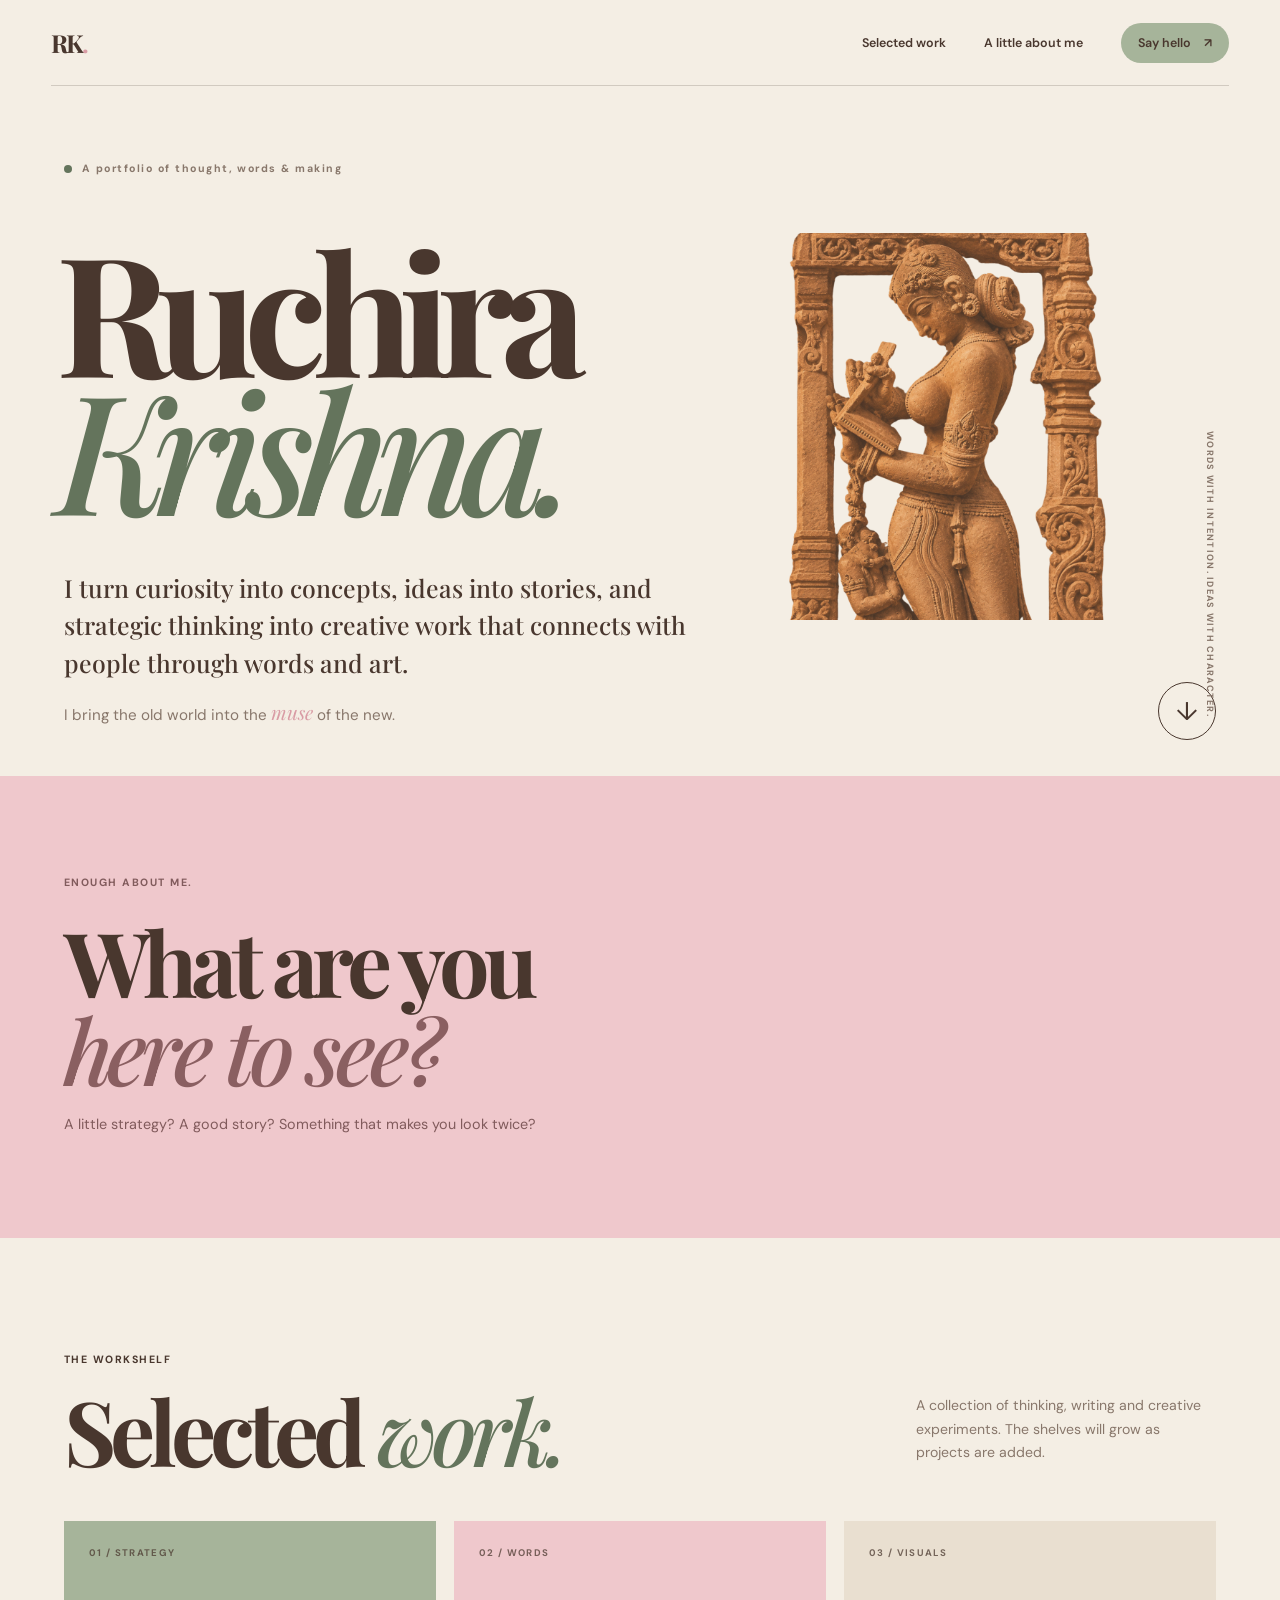
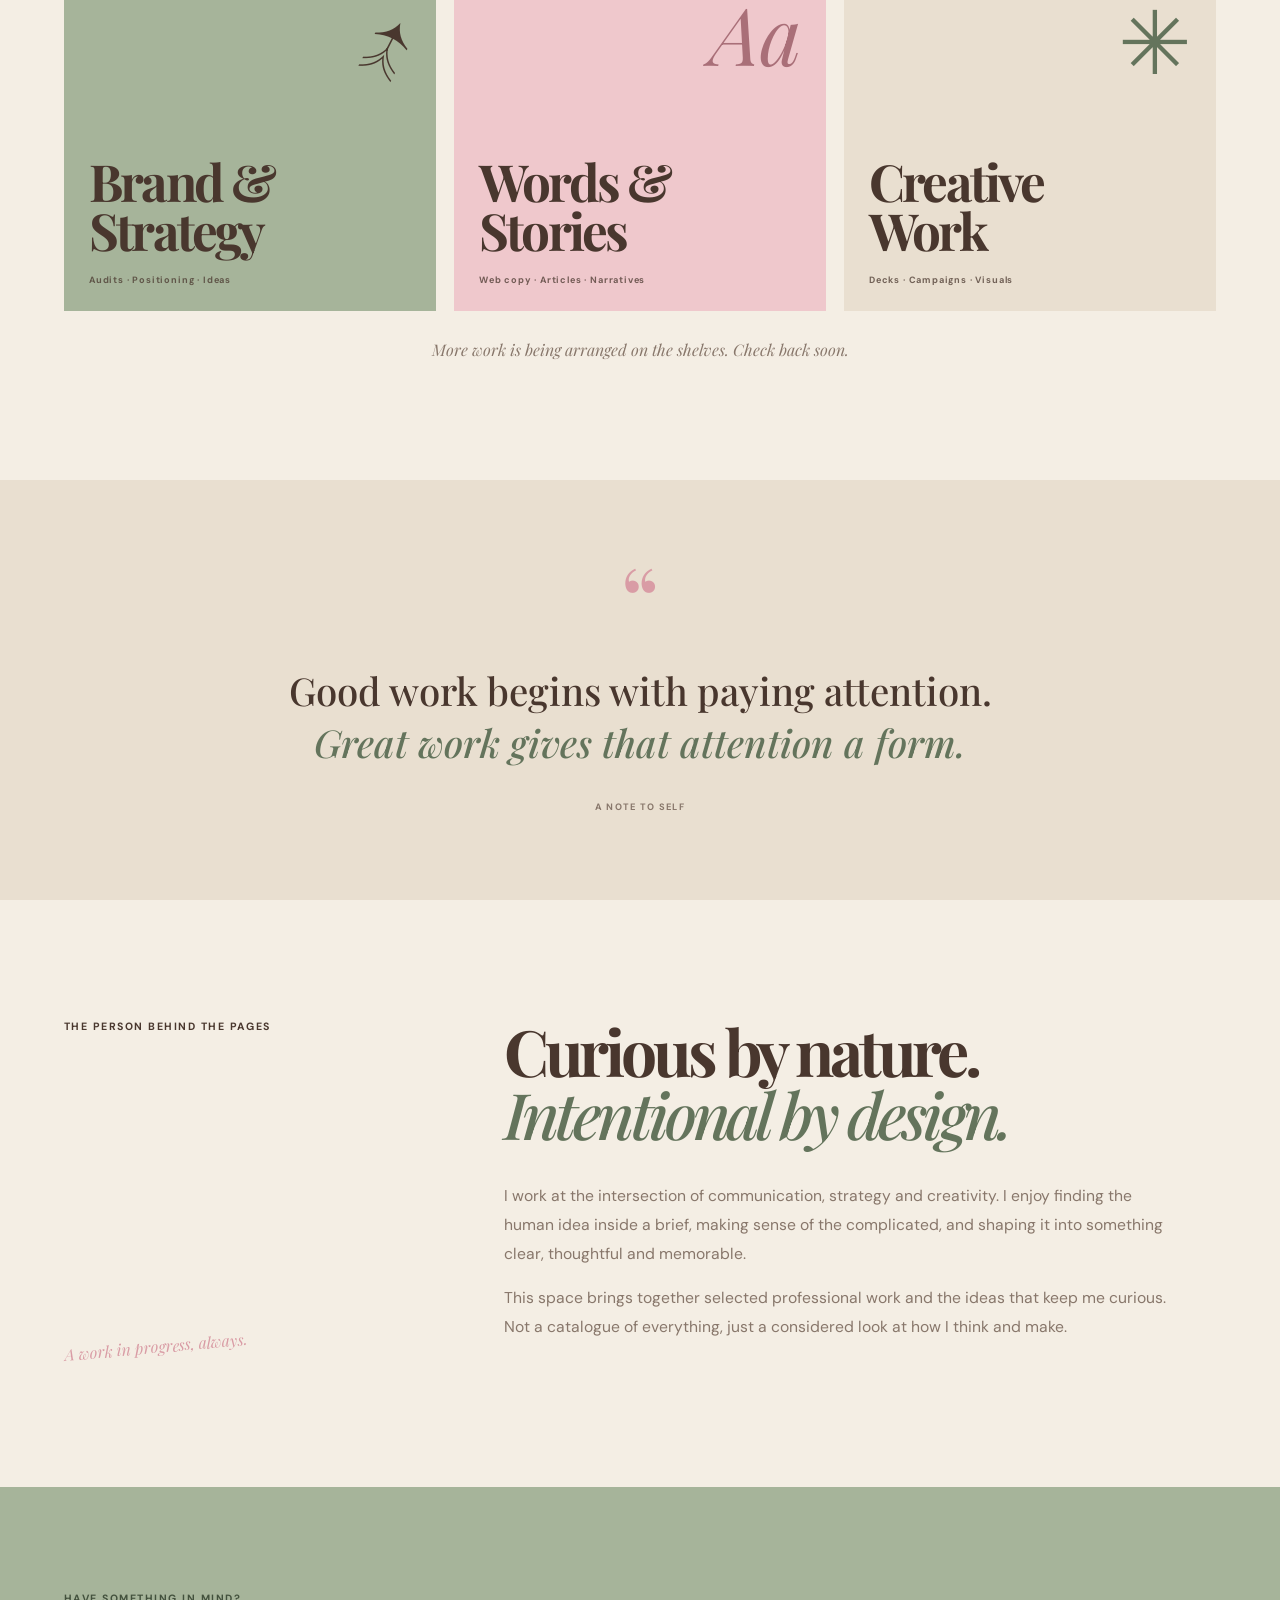
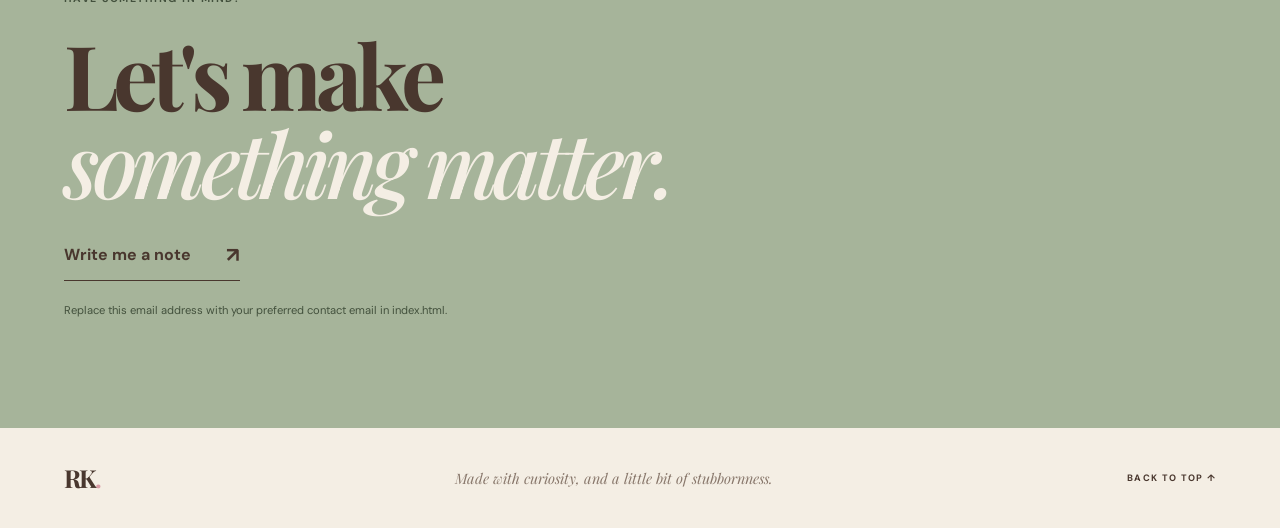
==== commit 53ffedaf: "Fix malformed hero kicker HTML" ====
--- a/index.html
+++ b/index.html
@@ -25,7 +25,7 @@
   <main>
     <section class="hero section-wrap" id="home">
       <img src="Khajuraho%20lady.png" class="hero-art" alt="">
-      <div class="hero-kicker"><span class="kicker-dot"></span> A portfolio of thought, words & making</div
+      <div class="hero-kicker"><span class="kicker-dot"></span> A portfolio of thought, words & making</div>
       <h1>Ruchira<br><em>Krishna.</em></h1>
       <div class="hero-bottom">
         <div class="hero-copy">
--- a/style.css
+++ b/style.css
@@ -51,7 +51,14 @@
 .hero-kicker { display:flex; align-items:center; gap:10px; color:var(--muted); }
 .kicker-dot { width:8px; height:8px; border-radius:50%; background:var(--sage-deep); display:inline-block; }
 h1,h2,p { margin-top:0; }
-.hero h1 { font:700 clamp(5.5rem, 13vw, 11.8rem)/.83 var(--serif); letter-spacing:-.085em; margin:65px 0 52px -8px; }
+.hero h1 {
+  font-family: "Playfair Display", Georgia, serif;
+  font-size: clamp(5.5rem, 13vw, 11.8rem);
+  font-weight: 700;
+  line-height: 0.83;
+  letter-spacing: -0.085em;
+  margin: 65px 0 52px -8px;
+}
 h1 em,h2 em { font-weight:500; color:var(--sage-deep); }
 .hero-bottom { display:flex; align-items:flex-end; justify-content:space-between; gap:40px; margin-top:auto; }
 .hero-copy { max-width:680px; }
@@ -134,3 +141,11 @@
   .footer { padding-top:25px; padding-bottom:25px; flex-wrap:wrap; }
   .footer p { order:3; width:100%; }
 }
+.hero h1 {
+  font-family: "Playfair Display", Georgia, serif !important;
+  font-size: clamp(5.5rem, 13vw, 11.8rem) !important;
+  font-weight: 700 !important;
+  line-height: .83 !important;
+  letter-spacing: -.085em !important;
+  margin: 65px 0 52px -8px !important;
+}
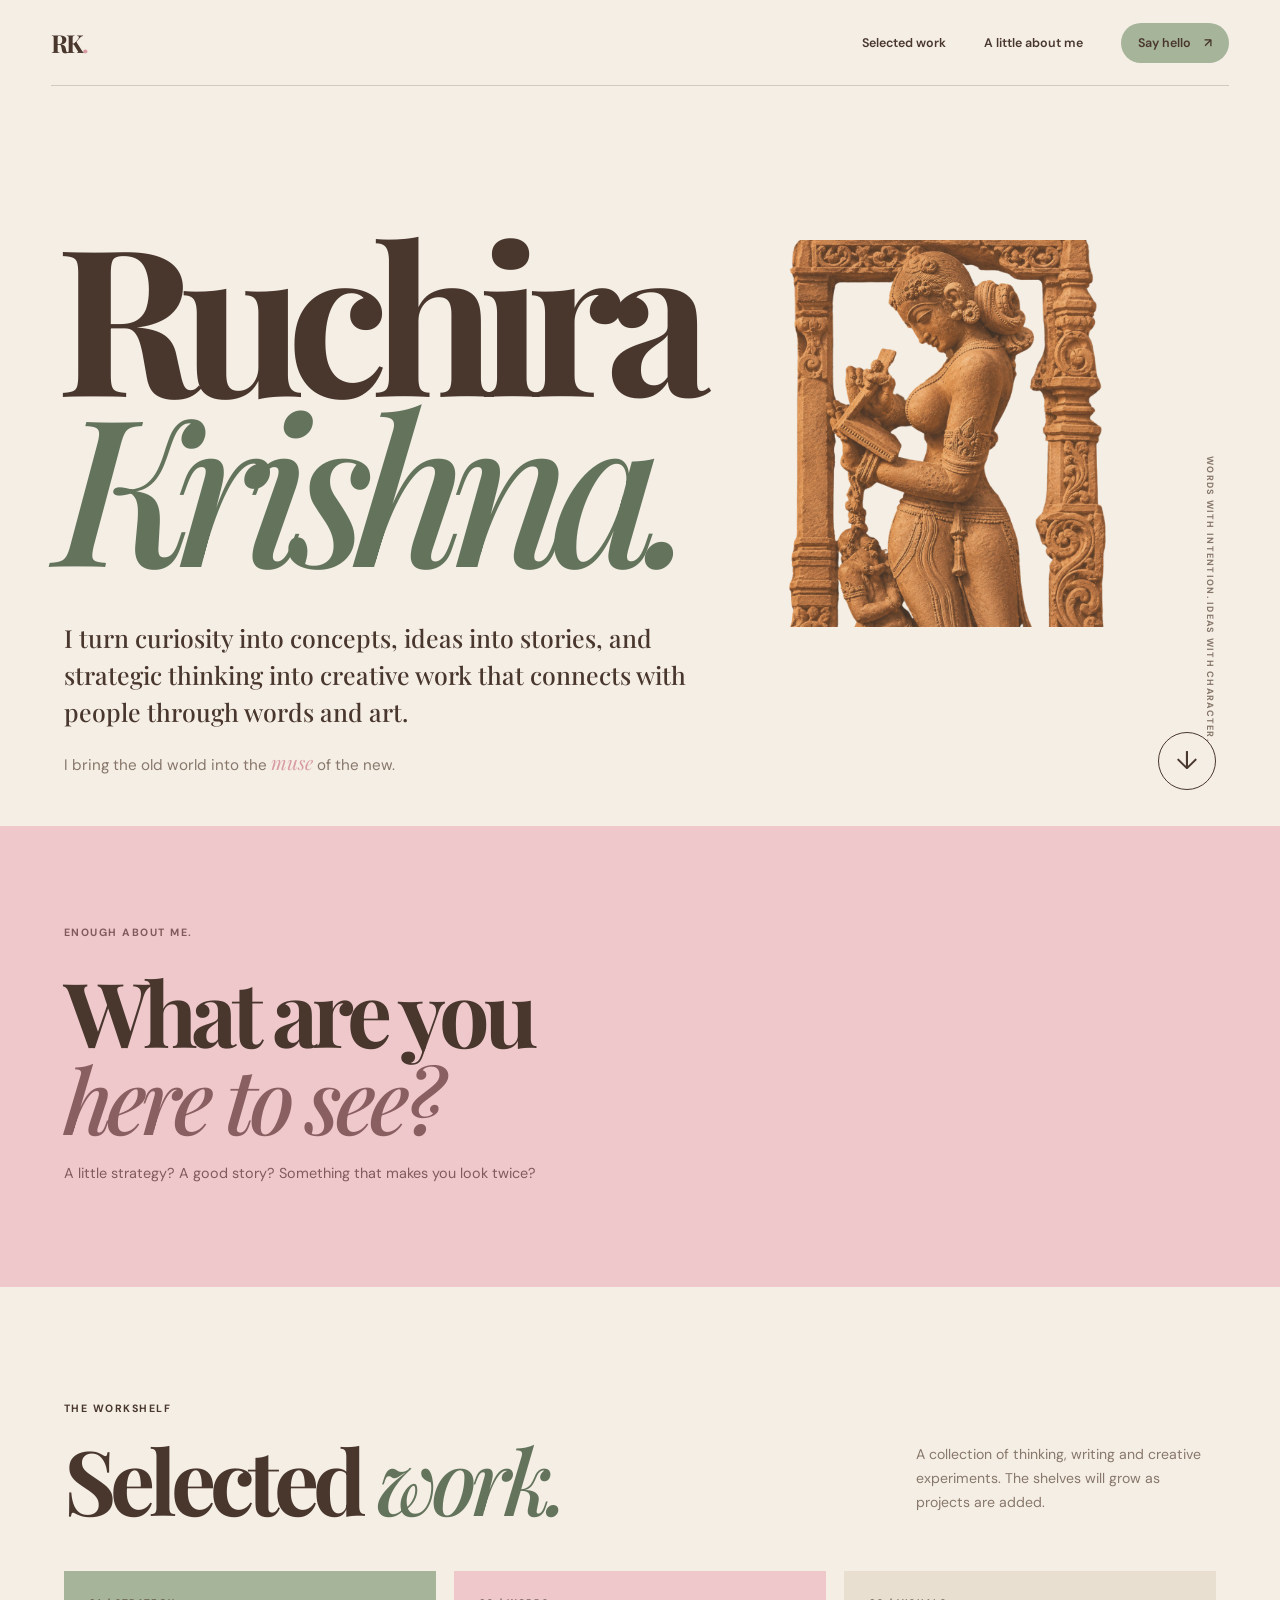
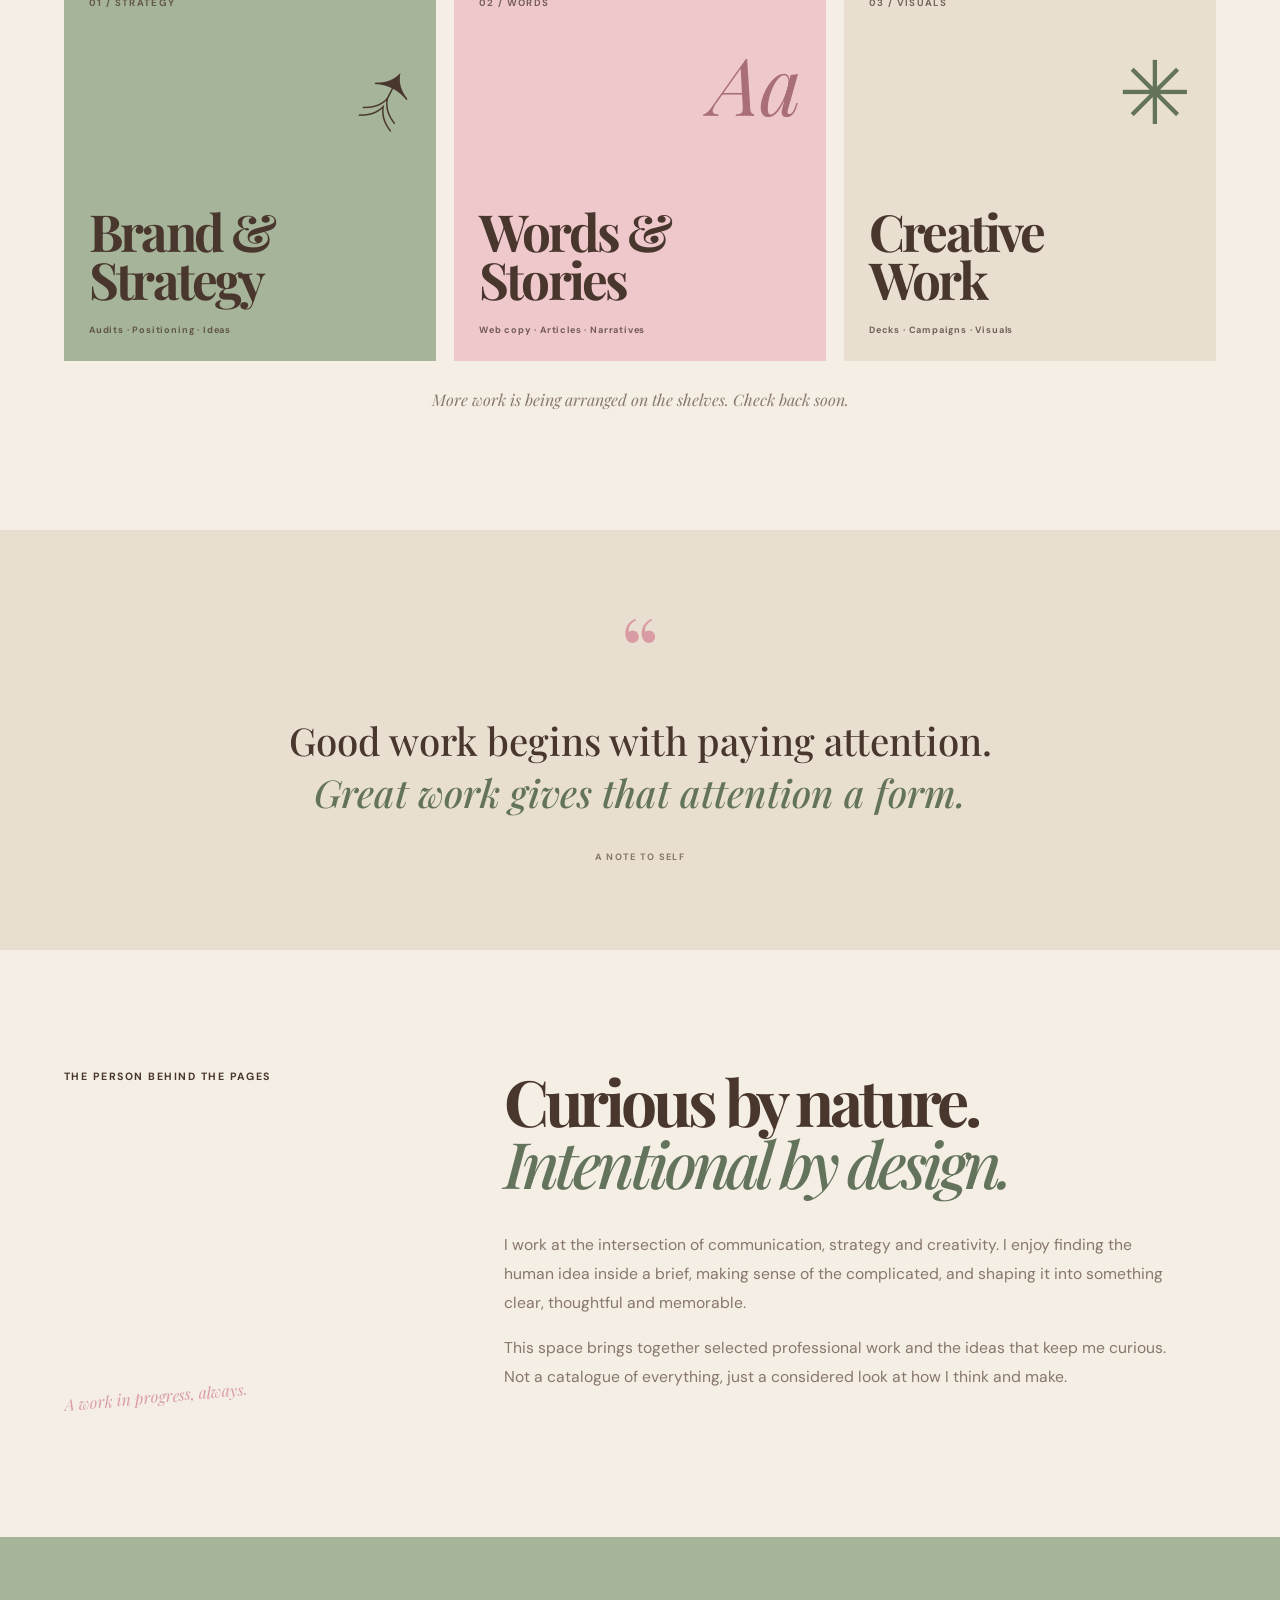
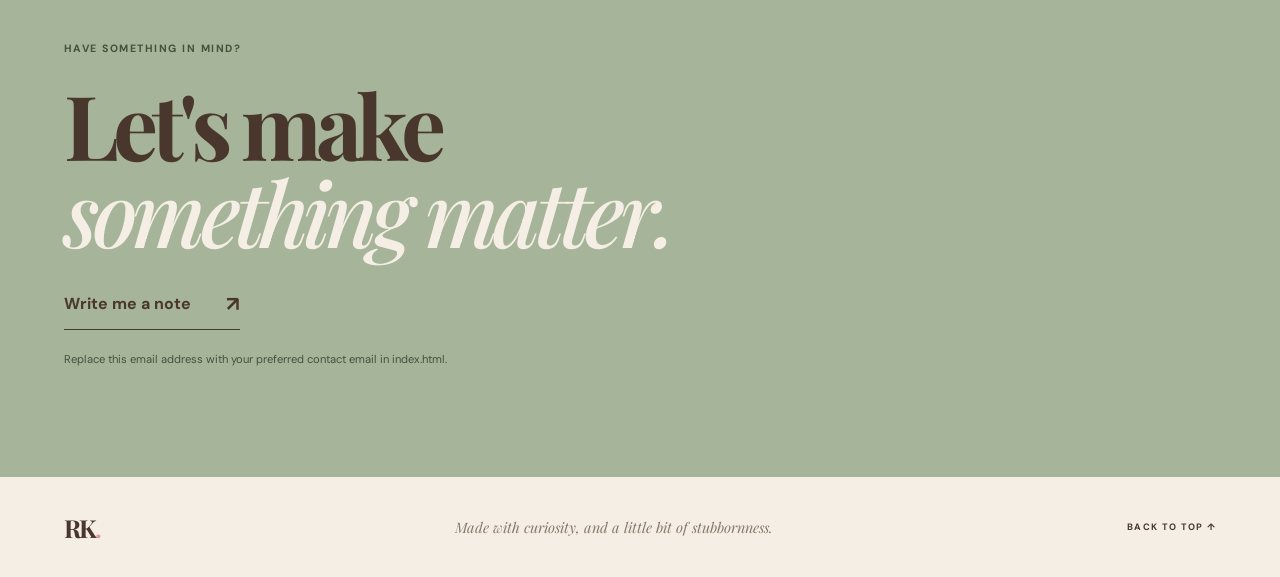
==== commit e6dc90cb: "Remove hero portfolio tagline" ====
--- a/index.html
+++ b/index.html
@@ -25,7 +25,7 @@
   <main>
     <section class="hero section-wrap" id="home">
       <img src="Khajuraho%20lady.png" class="hero-art" alt="">
-      <div class="hero-kicker"><span class="kicker-dot"></span> A portfolio of thought, words & making</div>
+
       <h1>Ruchira<br><em>Krishna.</em></h1>
       <div class="hero-bottom">
         <div class="hero-copy">
--- a/style.css
+++ b/style.css
@@ -53,7 +53,7 @@
 h1,h2,p { margin-top:0; }
 .hero h1 {
   font-family: "Playfair Display", Georgia, serif;
-  font-size: clamp(5.5rem, 13vw, 11.8rem);
+  font-size: clamp(7rem, 16vw, 14rem);
   font-weight: 700;
   line-height: 0.83;
   letter-spacing: -0.085em;
@@ -125,7 +125,7 @@
   top: 12%;
   opacity: 0.55;
 }
-  .hero h1 { margin-top:78px; font-size:clamp(5rem,21vw,8rem); }
+  .hero h1 { margin-top:78px; font-size:clamp(6rem,24vw,9rem); }
   .hero-note { display:none; }
   .hero-bottom { align-items:flex-start; }
   .round-link { width:48px; height:48px; }
@@ -141,11 +141,3 @@
   .footer { padding-top:25px; padding-bottom:25px; flex-wrap:wrap; }
   .footer p { order:3; width:100%; }
 }
-.hero h1 {
-  font-family: "Playfair Display", Georgia, serif !important;
-  font-size: clamp(5.5rem, 13vw, 11.8rem) !important;
-  font-weight: 700 !important;
-  line-height: .83 !important;
-  letter-spacing: -.085em !important;
-  margin: 65px 0 52px -8px !important;
-}
